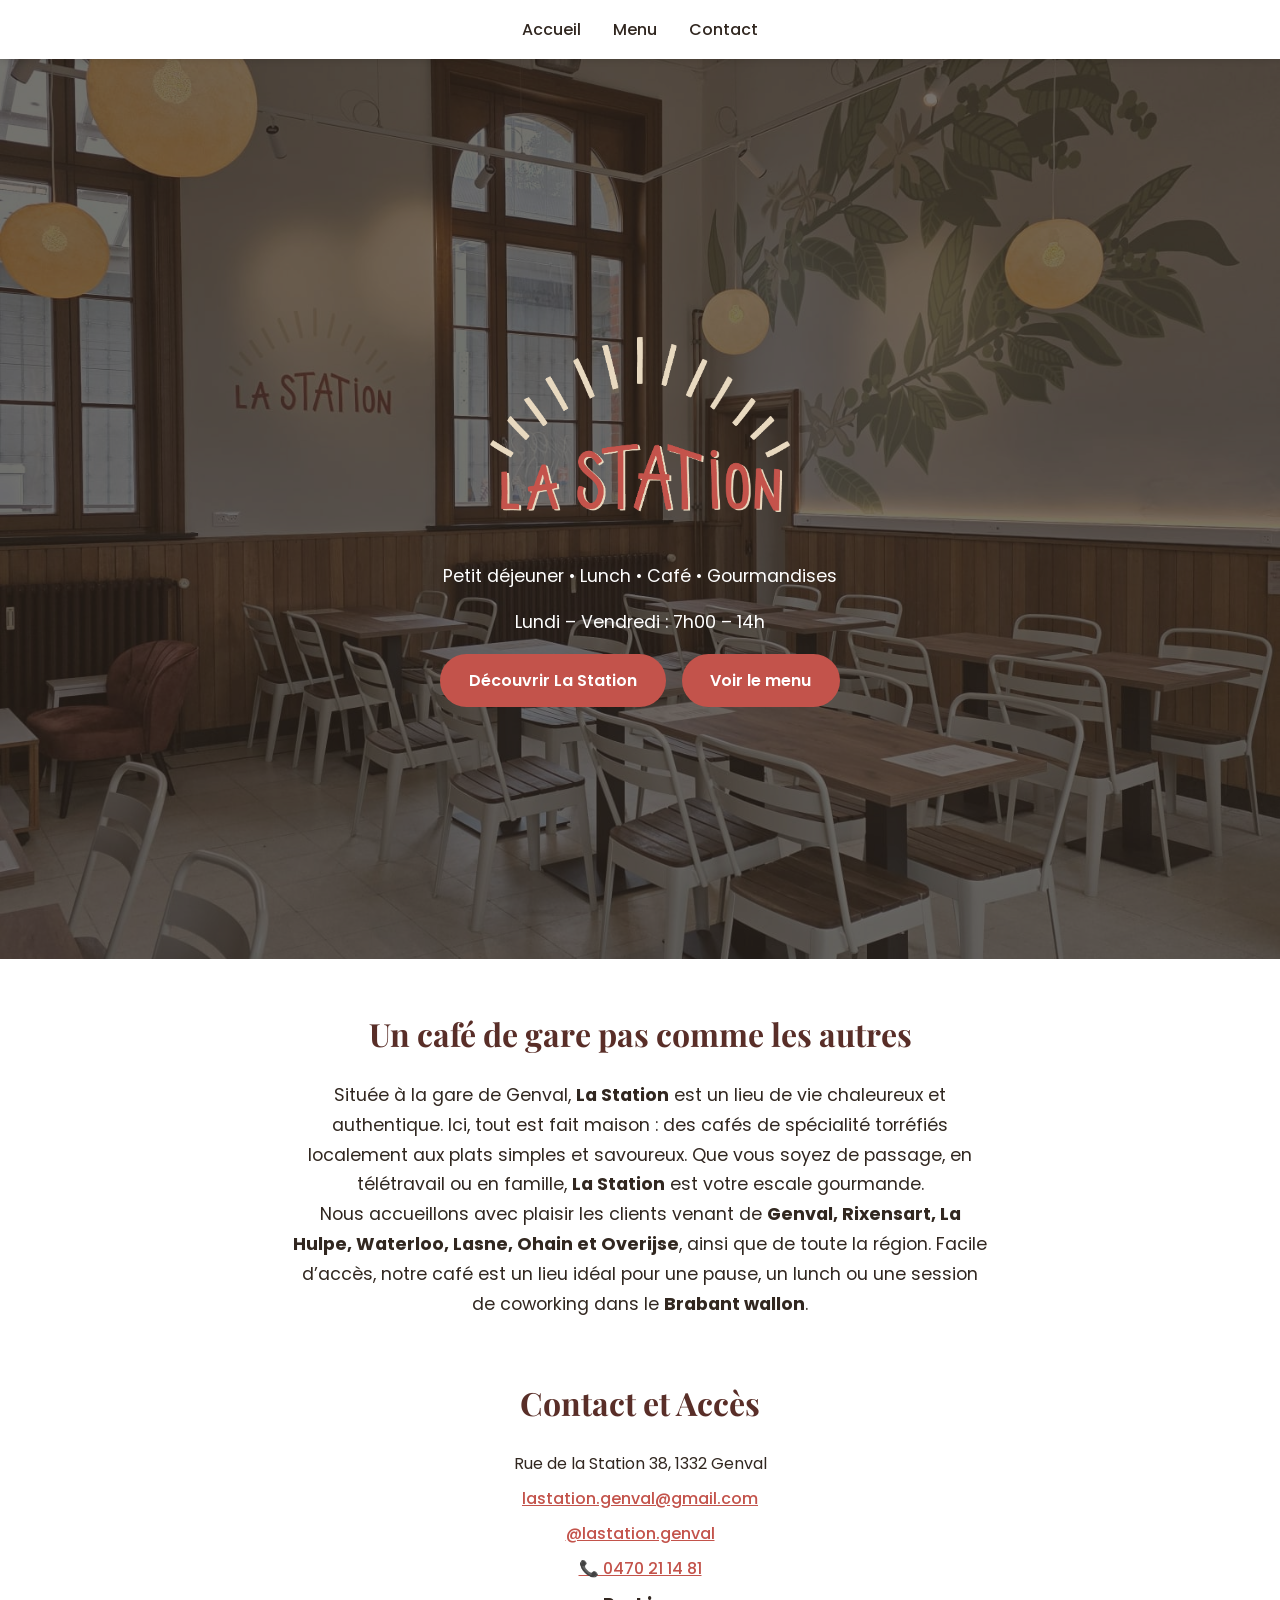
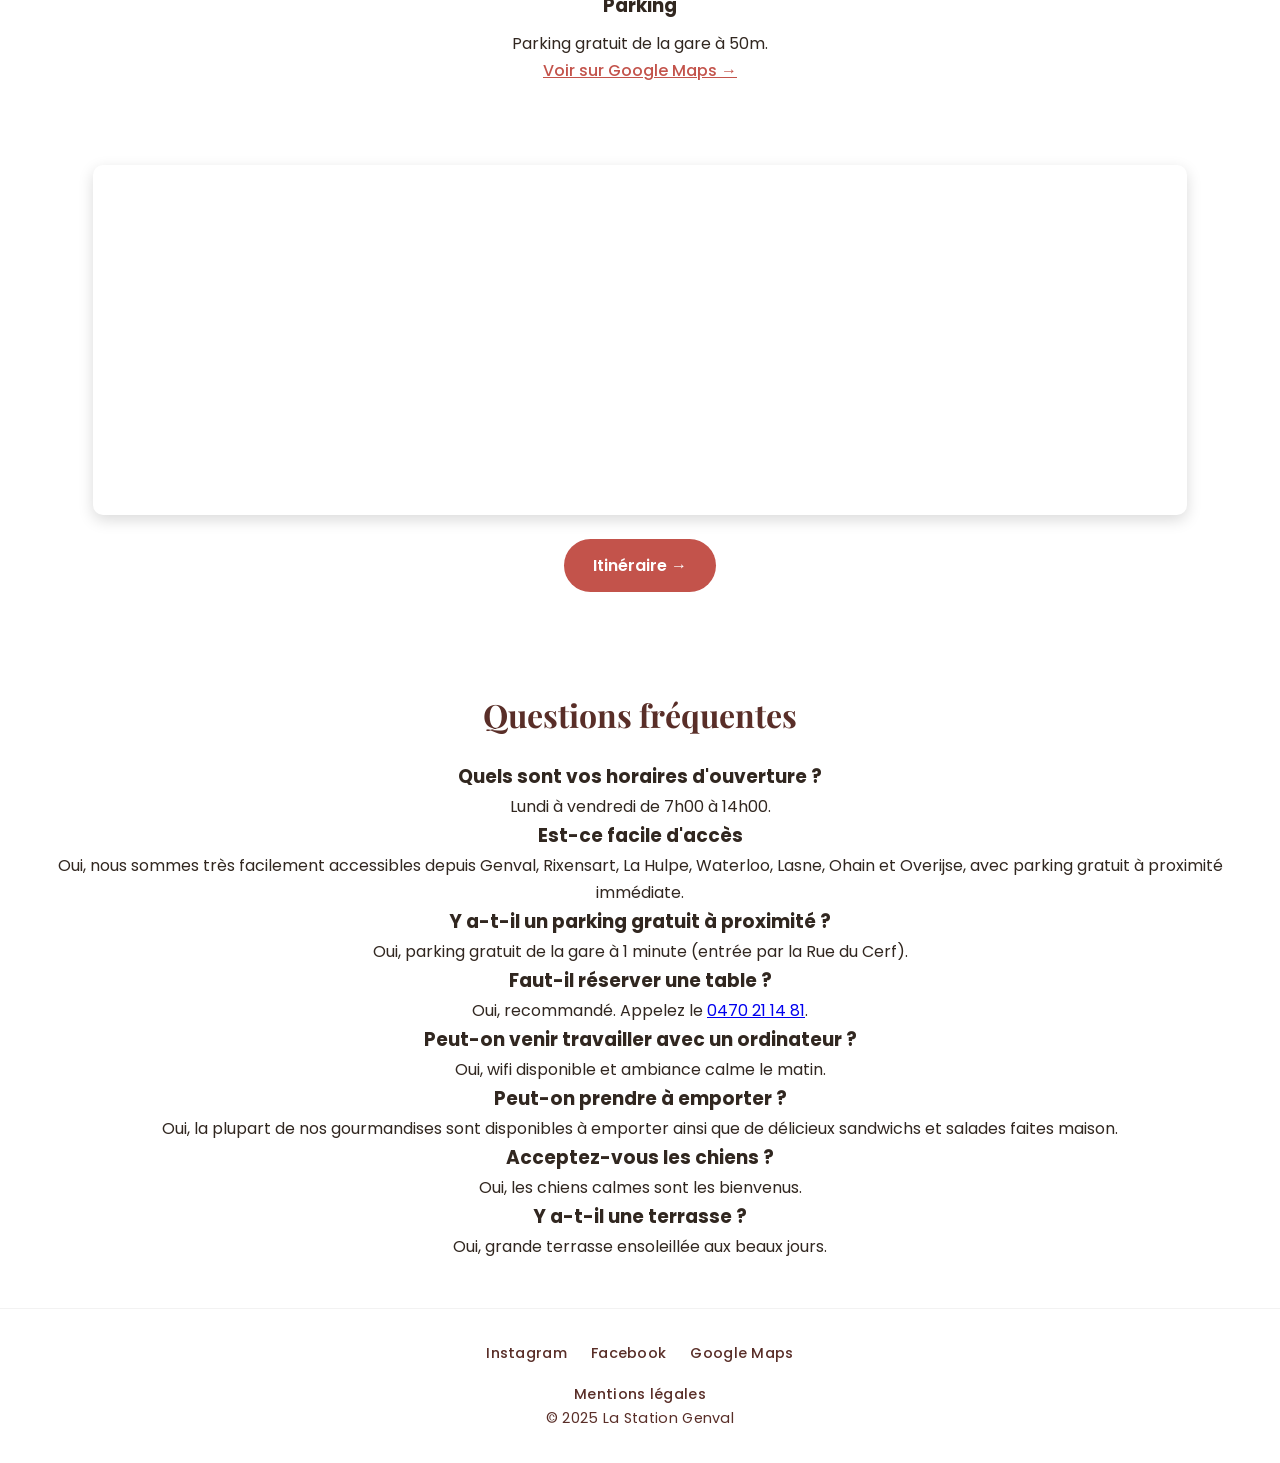
==== index.html @ e8d1c941 "Update index.html" ====
<!DOCTYPE html>
<html lang="fr">
<head>
  <meta name="google-site-verification" content="Gv_RcJUkGqfjBOOxvQvGGndXgZ2HzYf5Z_ryDSgcIEk" />
  <meta charset="UTF-8" />
  <meta name="viewport" content="width=device-width, initial-scale=1.0" />

  <!-- SEO -->
  <title>La Station Genval | Café, coworking et petite restauration à Genval</title>
  <meta name="description" content="La Station Genval est un café convivial à Genval. Profitez d'un espace chaleureux pour vos petits déjeuners, lunchs, cafés et moments de télétravail." />

  <!-- Open Graph -->
  <meta property="og:title" content="La Station Genval – Café & Petite Restauration" />
  <meta property="og:description" content="Café convivial à Genval : brunchs, télétravail, produits locaux et ambiance chaleureuse." />
  <meta property="og:image" content="https://github.com/Gustomucho/lastation-genval/blob/main/images/photo1.jpg?raw=true" />
  <meta property="og:url" content="https://github.com/Gustomucho/lastation-genval" />
  <meta property="og:type" content="website" />

  <!-- Favicon -->
  <link rel="icon" type="image/png" href="./images/favicon.png" />
  <link rel="manifest" href="manifest.json">

  <!-- Styles -->
  <link rel="stylesheet" href="style.css" />
  <link href="https://fonts.googleapis.com/css2?family=Playfair+Display:wght@400;600&family=Poppins:wght@300;400;500;600&display=swap" rel="stylesheet">

  <!-- SCHEMA LOCAL BUSINESS -->
  <script type="application/ld+json">
  {
    "@context": "https://schema.org",
    "@type": "CafeOrCoffeeShop",
    "name": "La Station Genval",
    "image": "https://github.com/Gustomucho/lastation-genval/blob/main/images/photo1.jpg?raw=true",
    "address": {
      "@type": "PostalAddress",
      "streetAddress": "Rue de la Station 38",
      "addressLocality": "Genval",
      "postalCode": "1332",
      "addressCountry": "BE"
    },
    "telephone": "+32470211481",
    "email": "lastation.genval@gmail.com",
    "url": "https://github.com/Gustomucho/lastation-genval",
    "sameAs": [
      "https://instagram.com/lastation.genval",
      "https://www.facebook.com/profile.php?id=61577733796335",
      "https://maps.app.goo.gl/yA7gUDZw3Ps3B1wK8"
    ],
    "openingHours": "Mo-Fr 07:00-14:00",
    "servesCuisine": "Petit déjeuner, Lunch, Café, Gourmandises"
  }
  </script>

  <!-- SCHEMA FAQ -->
  <script type="application/ld+json">
  {
    "@context": "https://schema.org",
    "@type": "FAQPage",
    "mainEntity": [
      {
        "@type": "Question",
        "name": "Quels sont vos horaires d'ouverture ?",
        "acceptedAnswer": {
          "@type": "Answer",
          "text": "Nous sommes ouverts du lundi au vendredi de 7h00 à 14h00."
        }
      },
      {
        "@type": "Question",
        "name": "Est-ce facile d'accès depuis les environs ?",
        "acceptedAnswer": {
          "@type": "Answer",
          "text": "Oui, nous sommes très facilement accessibles depuis Genval, Rixensart, La Hulpe, Waterloo, Lasne, Ohain et Overijse, avec parking gratuit à proximité immédiate."
        }
      },
      {
        "@type": "Question",
        "name": "Y a-t-il un parking gratuit à proximité ?",
        "acceptedAnswer": {
          "@type": "Answer",
          "text": "Oui, le parking de la gare est gratuit et situé à 1 minute, accès via la Rue du Cerf."
        }
      },
      {
        "@type": "Question",
        "name": "Faut-il réserver une table ?",
        "acceptedAnswer": {
          "@type": "Answer",
          "text": "Oui, la réservation est fortement recommandée par téléphone au 0470 21 14 81."
        }
      },
      {
        "@type": "Question",
        "name": "Peut-on venir travailler avec un ordinateur ?",
        "acceptedAnswer": {
          "@type": "Answer",
          "text": "Oui, vous pouvez travailler sur place le matin dans une ambiance calme avec wifi disponible."
        }
      },
      {
        "@type": "Question",
        "name": "Peut-on prendre à emporter ?",
        "acceptedAnswer": {
          "@type": "Answer",
          "text": "Oui, la plupart de nos gourmandises sont disponibles à emporter ainsi que de délicieux sandwichs et salades faites maison."
        }
      }
    ]
  }
  </script>

</head>

<body>

  <!-- HEADER -->
  <header class="main-header">
    <nav class="navbar">
      <a href="#accueil" class="nav-link">Accueil</a>
      <a href="menu.html" class="nav-link">Menu</a>
      <a href="#contact" class="nav-link">Contact</a>
    </nav>
  </header>

  <!-- HERO -->
  <section id="accueil" class="hero">
    <div class="hero-overlay"></div>
    <div class="hero-content">
      <img src="./images/logo.png" alt="Logo La Station Genval" class="logo">
      <p>Petit déjeuner • Lunch • Café • Gourmandises</p>
      
      <p class="opening-hours">
        Lundi – Vendredi : 7h00 – 14h
      </p>
      <div class="hero-buttons">
        <a href="#about" class="btn">Découvrir La Station</a>
        <a href="menu.html" class="btn">Voir le menu</a>
      </div>
    </div>
  </section>

 <!-- ABOUT -->
<section id="about" class="about">
  <h2>Un café de gare pas comme les autres</h2>
  
  <p>
    Située à la gare de Genval, <strong>La Station</strong> est un lieu de vie chaleureux et authentique.
    Ici, tout est fait maison : des cafés de spécialité torréfiés localement aux plats simples et savoureux.
    Que vous soyez de passage, en télétravail ou en famille, <strong>La Station</strong> est votre escale gourmande.
    
  </p>
  
  <p>
    
    Nous accueillons avec plaisir les clients venant de <strong>Genval, Rixensart, La Hulpe, Waterloo, Lasne, Ohain et Overijse</strong>, ainsi que de toute la région.  
    Facile d’accès, notre café est un lieu idéal pour une pause, un lunch ou une session de coworking dans le <strong>Brabant wallon</strong>.
  </p>
</section>

  <!-- CONTACT -->
  <section id="contact" class="contact">
    <h2>Contact et Accès</h2>
    <p>Rue de la Station 38, 1332 Genval</p>
    <p><a href="mailto:lastation.genval@gmail.com">lastation.genval@gmail.com</a></p>
    <p><a href="https://instagram.com/lastation.genval" target="_blank">@lastation.genval</a></p>
    <p><a href="tel:+32470211481">📞 0470 21 14 81</a></p>

    <h3>Parking</h3>
    <p>
      Parking gratuit de la gare à 50m.<br>
      <a href="https://maps.app.goo.gl/Tr8PrHFWvBaJgD6XA" target="_blank">
        Voir sur Google Maps →
      </a>
    </p>
  </section>

  <!-- GOOGLE MAPS -->
<section class="map">
<iframe
src="https://www.google.com/maps/embed?pb=!1m18!1m12!1m3!1d307.9679218862247!2d4.514703734059108!3d50.725437589510236!2m3!1f0!2f0!3f0!3m2!1i1024!2i768!4f13.1!3m3!1m2!1s0x47c3d7c1fcc97df5%3A0xc272520a09a8553!2sLa%20Station!5e0!3m2!1sfr!2sbe!4v1762202086453!5m2!1sfr!2sbe"
width="90%"
height="350"
style="border:0; border-radius:10px;"
allowfullscreen=""
loading="lazy"
referrerpolicy="no-referrer-when-downgrade">
</iframe>
<a href="https://maps.app.goo.gl/CjU3Xew65sG9jGvaA" target="_blank" rel="noopener noreferrer" class="btn-map">Itinéraire →</a>
</section>


  <!-- FAQ -->
  <section class="faq">
    <h2>Questions fréquentes</h2>

    <div class="faq-item">
      <h3>Quels sont vos horaires d'ouverture ?</h3>
      <p>Lundi à vendredi de 7h00 à 14h00.</p>
    </div>

    <div class="faq-item">
      <h3>Est-ce facile d'accès</h3>
      <p>Oui, nous sommes très facilement accessibles depuis Genval, Rixensart, La Hulpe, Waterloo, Lasne, Ohain et Overijse, avec parking gratuit à proximité immédiate.</p>
    </div>
    
    <div class="faq-item">
      <h3>Y a-t-il un parking gratuit à proximité ?</h3>
      <p>Oui, parking gratuit de la gare à 1 minute (entrée par la Rue du Cerf).</p>
    </div>

    <div class="faq-item">
      <h3>Faut-il réserver une table ?</h3>
      <p>Oui, recommandé. Appelez le <a href="tel:+32470211481">0470 21 14 81</a>.</p>
    </div>

    <div class="faq-item">
      <h3>Peut-on venir travailler avec un ordinateur ?</h3>
      <p>Oui, wifi disponible et ambiance calme le matin.</p>
    </div>

    <div class="faq-item">
      <h3>Peut-on prendre à emporter ?</h3>
      <p>Oui, la plupart de nos gourmandises sont disponibles à emporter ainsi que de délicieux sandwichs et salades faites maison.</p>
    </div>

    <div class="faq-item">
      <h3>Acceptez-vous les chiens ?</h3>
      <p>Oui, les chiens calmes sont les bienvenus.</p>
    </div>

    <div class="faq-item">
      <h3>Y a-t-il une terrasse ?</h3>
      <p>Oui, grande terrasse ensoleillée aux beaux jours.</p>
    </div>
  </section>

  <!-- FOOTER -->
  <footer class="site-footer">
    <div class="socials">
      <a href="https://www.instagram.com/lastation.genval" target="_blank">Instagram</a>
      <a href="https://www.facebook.com/profile.php?id=61577733796335" target="_blank">Facebook</a>
      <a href="https://maps.app.goo.gl/yA7gUDZw3Ps3B1wK8" target="_blank">Google Maps</a>
    </div>
    <p class="footer-text">
      <a href="mentions-legales.html">Mentions légales</a><br>
      © 2025 La Station Genval
    </p>
  </footer>

</body>
</html>
---- style.css ----
:root {
  --beige: #E8D9C0;
  --rouge-brique: #C3534B;
  --brun-cafe: #592E28;
  --brun-profond: #312720;
  --vert-olive: #A6AA90;
  --blanc: #FFFFFF;
}

/* RESET */
* {
  margin: 0;
  padding: 0;
  box-sizing: border-box;
}

html {
  scroll-behavior: smooth;
}

body {
  font-family: "Poppins", sans-serif;
  background: var(--blanc);
  color: var(--brun-profond);
  line-height: 1.7;
  overflow-x: hidden;
}

/* HEADER STICKY */
.main-header {
  position: sticky;
  top: 0;
  background-color: var(--blanc);
  box-shadow: 0 2px 6px rgba(0,0,0,0.1);
  z-index: 1000;
}

.navbar {
  display: flex;
  justify-content: center;
  gap: 2rem;
  padding: 1rem 0.5rem;
  font-weight: 500;
}

.nav-link {
  color: var(--brun-profond);
  text-decoration: none;
  position: relative;
  transition: color 0.3s ease;
}

.nav-link::after {
  content: "";
  position: absolute;
  bottom: -3px;
  left: 0;
  width: 0%;
  height: 2px;
  background-color: var(--rouge-brique);
  transition: width 0.3s ease;
}

.nav-link:hover::after {
  width: 100%;
}

.nav-link:hover,
.nav-link:focus {
  color: var(--rouge-brique);
}

/* HERO */
.hero {
  height: 100vh;
  background: url("./images/photo1.jpg") center/cover no-repeat;
  display: flex;
  justify-content: center;
  align-items: center;
  position: relative;
  text-align: center;
}

.hero-overlay {
  position: absolute;
  inset: 0;
  background: rgba(49, 39, 32, 0.65);
}

.hero-content {
  position: relative;
  z-index: 2;
  color: var(--blanc);
  animation: fadeIn 1.5s ease;
}

.logo {
  width: 90vw;
  max-width: 340px;
  margin-bottom: 1rem;
}

/* Version mobile */
@media (max-width: 768px) {
  .logo {
    width: 180px;
  }
}

.hero h1 {
  font-family: "Playfair Display", serif;
  font-size: 3.2rem;
  margin-bottom: 0.5rem;
}

.hero p {
  font-size: 1.1rem;
  margin-bottom: 1rem;
}

.hero-buttons {
  display: flex;
  justify-content: center;
  gap: 1rem;
  flex-wrap: wrap;
}

/* --- BOUTONS GLOBAUX --- */
.btn, .btn-outline, .btn-map {
  display: inline-block;
  padding: 0.8rem 1.8rem;
  border-radius: 30px;
  font-weight: 600;
  transition: all 0.3s ease;
  text-decoration: none;
  font-size: 1rem;
}

.btn {
  background-color: var(--rouge-brique);
  color: var(--blanc);
}

.btn:hover {
  background-color: var(--brun-cafe);
  color: var(--blanc);
}

.btn-outline {
  color: var(--brun-cafe);
  border: 2px solid var(--brun-cafe);
}

.btn-outline:hover {
  background-color: var(--brun-cafe);
  color: var(--blanc);
}

.btn-map {
  margin-top: 1rem;
  background-color: var(--rouge-brique);
  color: var(--blanc);
}

.btn-map:hover {
  background-color: var(--brun-cafe);
}

/* SECTIONS */
section {
  padding: 3rem 2rem;
  text-align: center;
  color: var(--brun-profond);
  background-color: var(--blanc);
}

.about {
  padding-bottom: 2rem;
}

.menu {
  padding-top: 2rem;
  padding-bottom: 1.8rem;
}

/* Contact & Accès : espacement réduit */
.contact {
  padding-top: 1.5rem;
  padding-bottom: 1.5rem;
}

h2 {
  font-family: "Playfair Display", serif;
  font-size: 2rem;
  color: var(--brun-cafe);
  margin-bottom: 1.2rem;
}

.about p {
  max-width: 700px;
  margin: 0 auto;
  font-size: 1.1rem;
}

/* CONTACT */
.contact p {
  margin: 0.5rem 0;
}

.contact a {
  color: var(--rouge-brique);
  font-weight: 500;
  transition: opacity 0.3s ease;
}

.contact a:hover {
  opacity: 0.8;
}

/* MAP */
.map iframe {
  box-shadow: 0 5px 15px rgba(0,0,0,0.15);
  border-radius: 10px;
}

/* --- SECTION MENTIONS --- */
.mentions {
  background-color: var(--blanc);
  color: var(--brun-profond);
  padding: 4rem 2rem;
  text-align: center;
  max-width: 800px;
  margin: 0 auto;
  line-height: 1.8;
  animation: fadeIn 1.2s ease;
}

.mentions h1 {
  font-family: "Playfair Display", serif;
  font-size: 2.4rem;
  color: var(--brun-cafe);
  margin-bottom: 2rem;
}

.mentions p {
  margin-bottom: 1.2rem;
  font-size: 1.05rem;
}

.mentions a {
  color: var(--rouge-brique);
  font-weight: 500;
  text-decoration: none;
  position: relative;
}

.mentions a::after {
  content: "";
  position: absolute;
  bottom: -2px;
  left: 0;
  width: 0%;
  height: 2px;
  background-color: var(--rouge-brique);
  transition: width 0.3s ease;
}

.mentions a:hover::after {
  width: 100%;
}

/* --- BOUTON RETOUR AU SITE (STYLE IDENTIQUE AUX AUTRES BOUTONS) --- */
.mentions .btn {
  background-color: var(--rouge-brique);
  color: var(--blanc);
  border: none;
  border-radius: 30px;
  padding: 0.8rem 1.8rem;
  font-weight: 600;
  font-size: 1rem;
  text-decoration: none;
  transition: all 0.3s ease;
  display: inline-block;
}

.mentions .btn:hover {
  background-color: var(--brun-cafe);
  color: var(--blanc);
}

/* --- SECTION MENU PDF --- */
.menu-pdf {
  background-color: var(--blanc);
  color: var(--brun-profond);
  text-align: center;
  padding: 4rem 2rem;
  animation: fadeIn 1s ease;
}

.menu-pdf h1 {
  font-family: "Playfair Display", serif;
  font-size: 2.4rem;
  color: var(--brun-cafe);
  margin-bottom: 2rem;
}

.menu-frame {
  width: 90%;
  height: 90vh;
  border: none;
  box-shadow: 0 4px 15px rgba(0,0,0,0.1);
  border-radius: 10px;
}

@media (max-width: 768px) {
  .menu-frame {
    width: 100%;
    height: 75vh;
  }
}

.menu-container {
  display: flex;
  flex-direction: column;
  align-items: center;
  gap: 2rem;
  margin-top: 2rem;
}

.menu-img {
  width: 100%;
  max-width: 700px;
  height: auto;

  border: 1px solid #e5e5e5;
  border-radius: 12px;

  box-shadow: 0 4px 20px rgba(0, 0, 0, 0.08);

  background-color: #fff;
  padding: 0.5rem;
}

/* --- FOOTER --- */
.site-footer {
  background-color: var(--blanc);
  color: var(--brun-cafe);
  text-align: center;
  padding: 2rem 1rem;
  font-size: 0.9rem;
  letter-spacing: 0.3px;
  border-top: 1px solid rgba(0,0,0,0.05);
}

.site-footer p,
.site-footer .footer-text {
  color: var(--brun-cafe);
}

.site-footer a {
  color: var(--brun-cafe);
  text-decoration: none;
  position: relative;
  transition: all 0.3s ease;
  font-weight: 500;
}

.site-footer a::after {
  content: "";
  position: absolute;
  bottom: -2px;
  left: 0;
  width: 0%;
  height: 2px;
  background-color: var(--rouge-brique);
  transition: width 0.3s ease;
}

.site-footer a:hover {
  color: var(--rouge-brique);
}

.site-footer a:hover::after {
  width: 100%;
}

.site-footer .socials {
  margin-bottom: 1rem;
  display: flex;
  justify-content: center;
  gap: 1.5rem;
}

.site-footer .footer-link {
  font-weight: 600;
}

/* ANIMATION */
@keyframes fadeIn {
  from {
    opacity: 0;
    transform: translateY(20px);
  }
  to {
    opacity: 1;
    transform: translateY(0);
  }
}

/* RESPONSIVE */
@media (max-width: 768px) {
  .hero h1 {
    font-size: 2.2rem;
  }
  section {
    padding: 2.5rem 1.5rem;
  }
  .navbar {
    gap: 1rem;
  }
  .site-footer {
    font-size: 0.85rem;
  }
  .contact {
    padding-top: 1rem;
    padding-bottom: 1rem;
  }
}
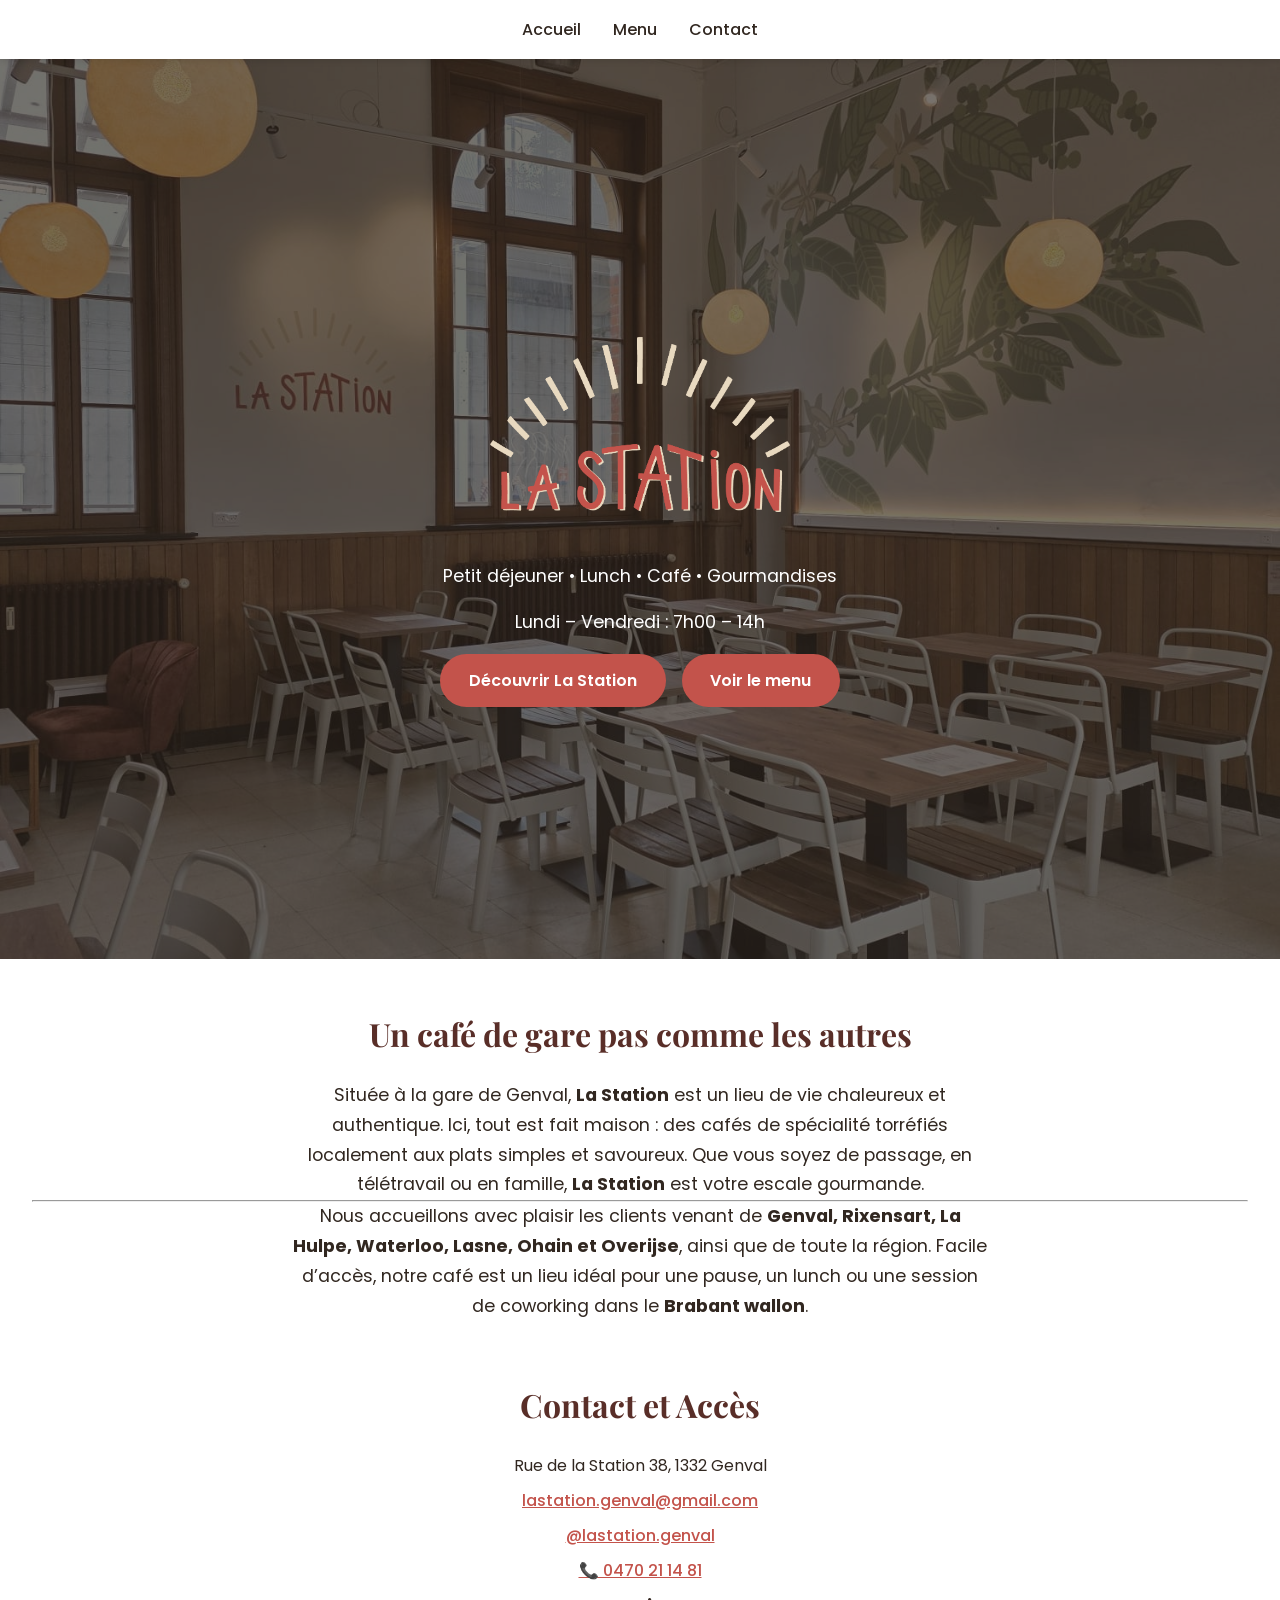
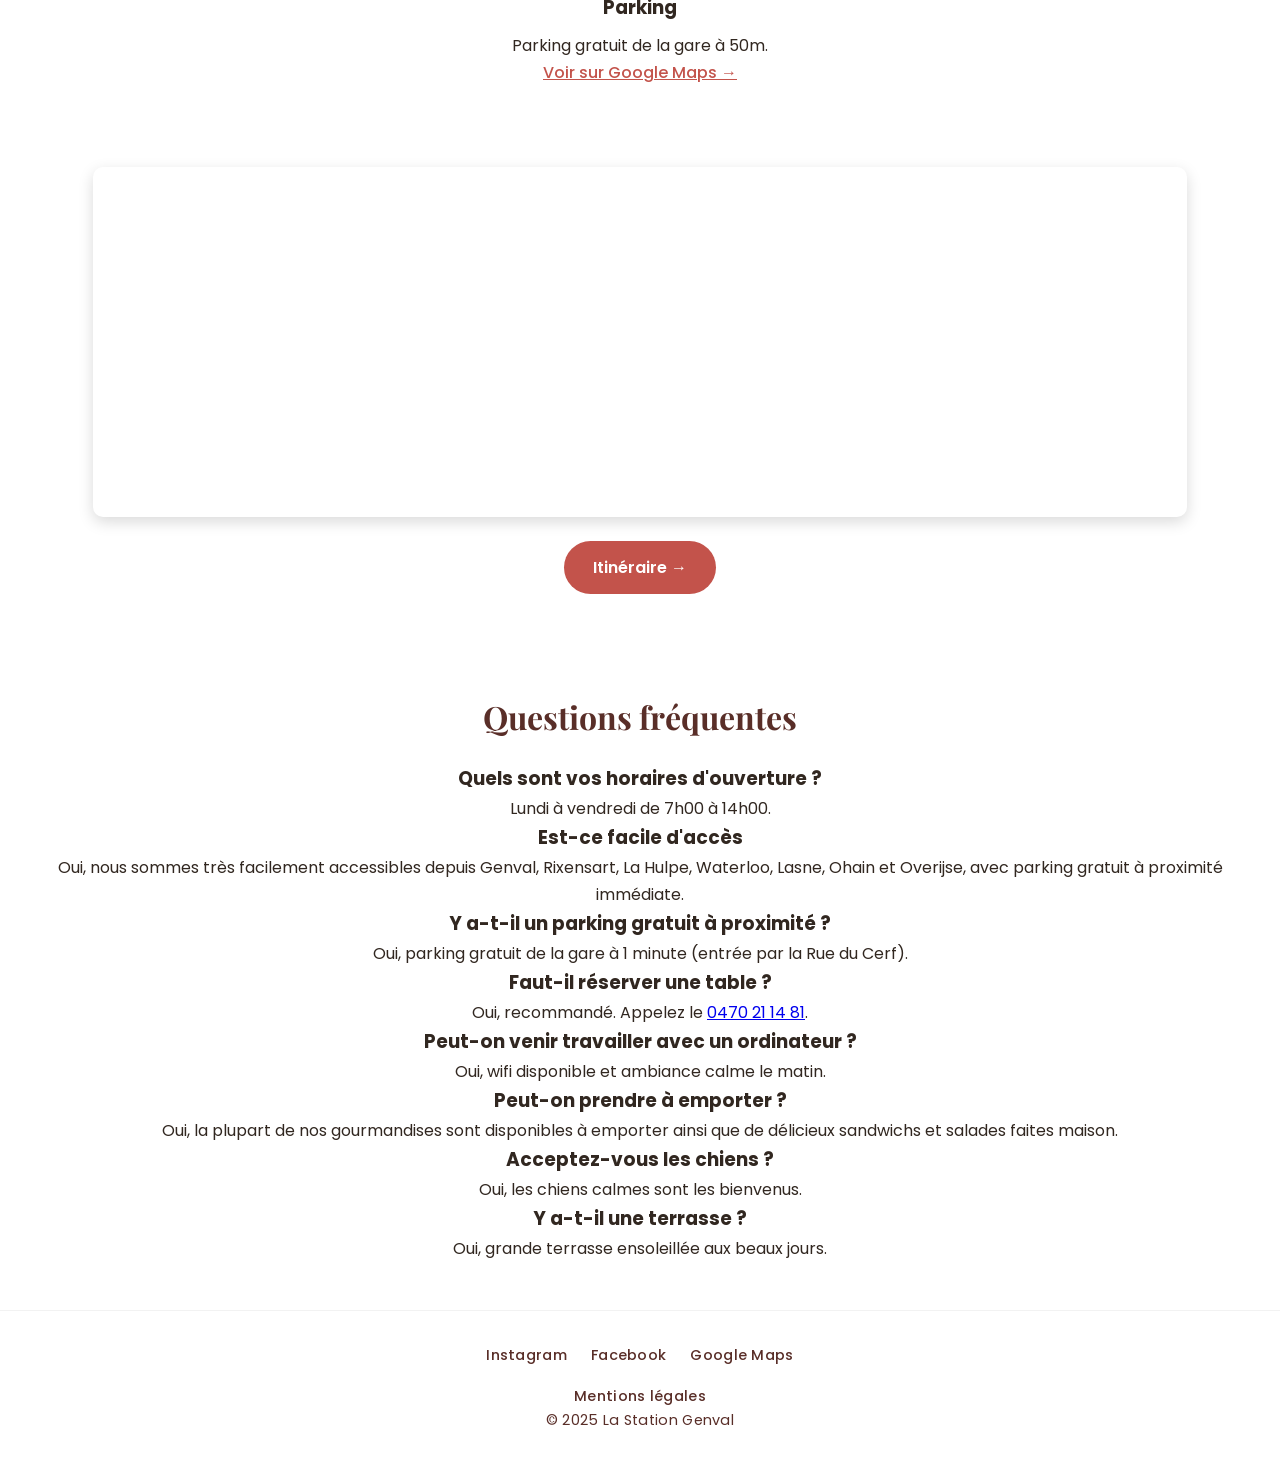
==== commit 59c2f95a: "Update index.html" ====
--- a/index.html
+++ b/index.html
@@ -146,12 +146,10 @@
   <p>
     Située à la gare de Genval, <strong>La Station</strong> est un lieu de vie chaleureux et authentique.
     Ici, tout est fait maison : des cafés de spécialité torréfiés localement aux plats simples et savoureux.
-    Que vous soyez de passage, en télétravail ou en famille, <strong>La Station</strong> est votre escale gourmande.
-    
+    Que vous soyez de passage, en télétravail ou en famille, <strong>La Station</strong> est votre escale gourmande. 
   </p>
-  
+  <hr class="separator">
   <p>
-    
     Nous accueillons avec plaisir les clients venant de <strong>Genval, Rixensart, La Hulpe, Waterloo, Lasne, Ohain et Overijse</strong>, ainsi que de toute la région.  
     Facile d’accès, notre café est un lieu idéal pour une pause, un lunch ou une session de coworking dans le <strong>Brabant wallon</strong>.
   </p>
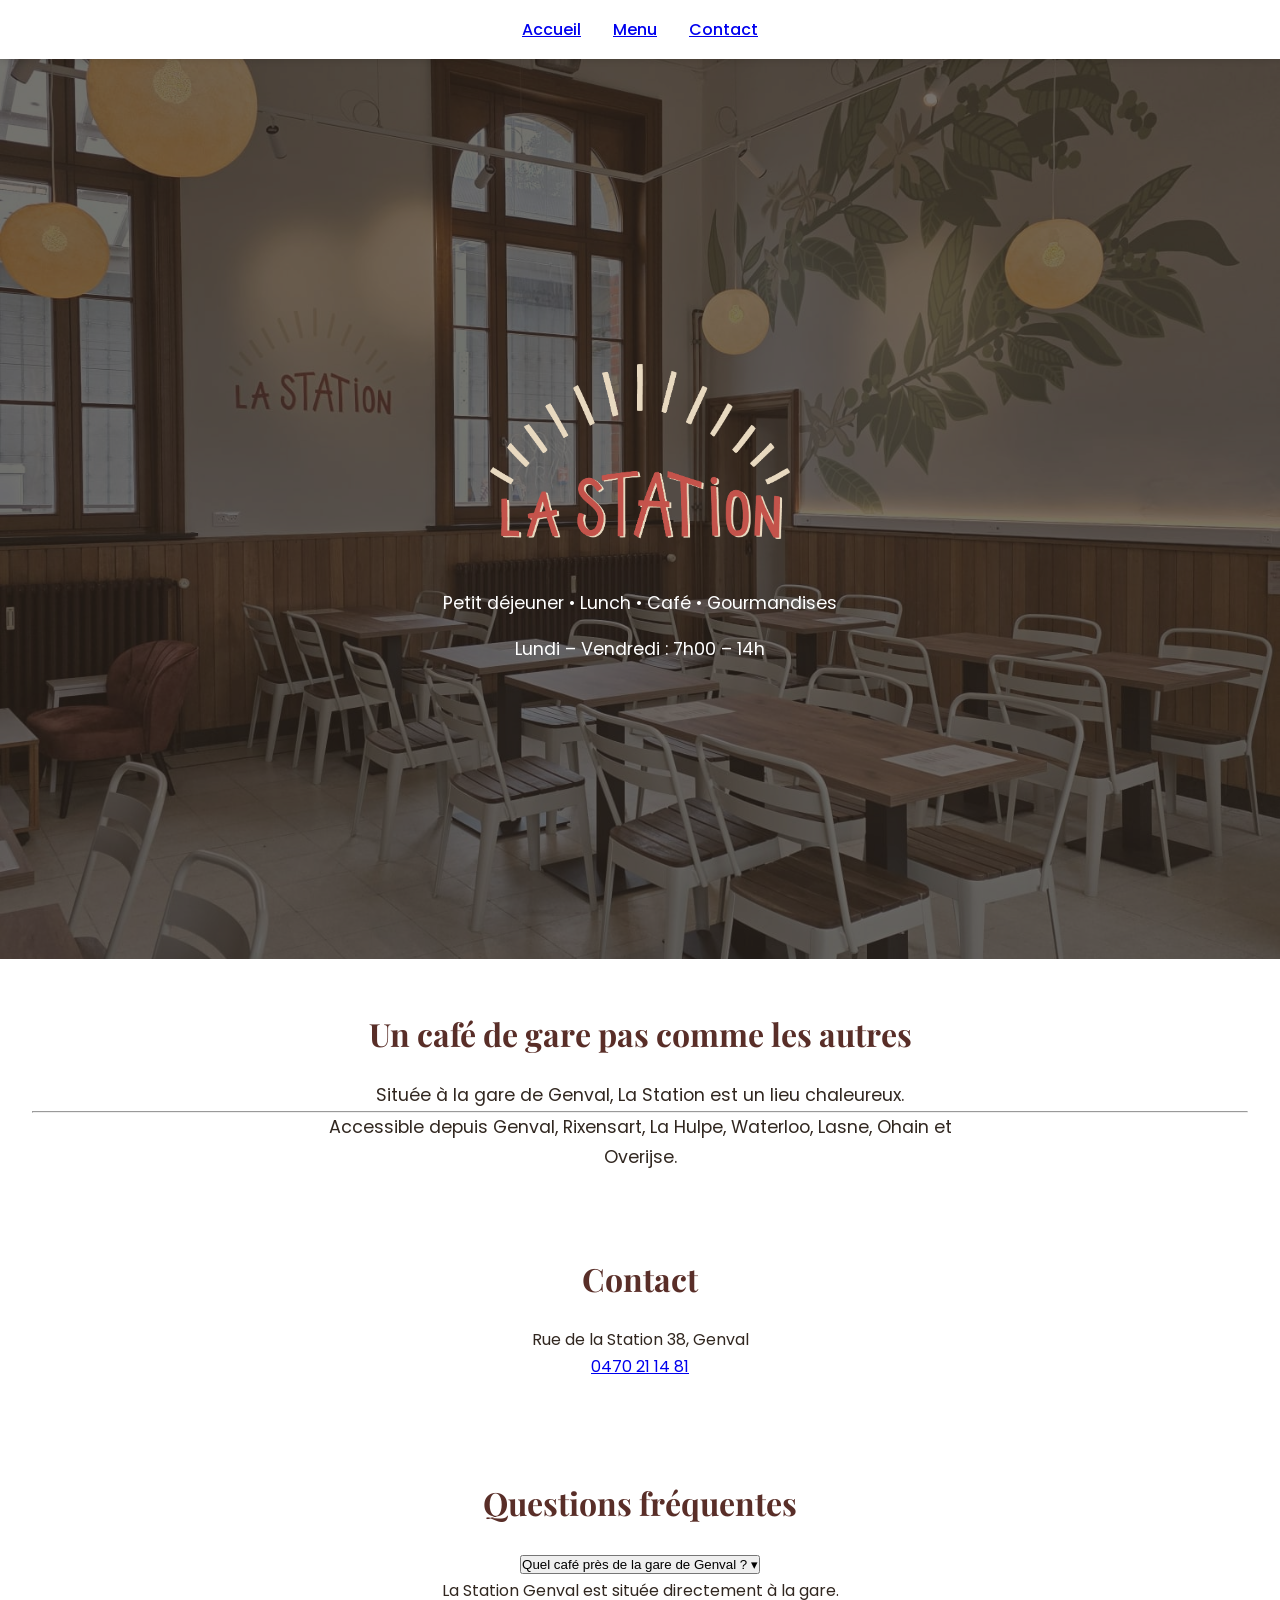
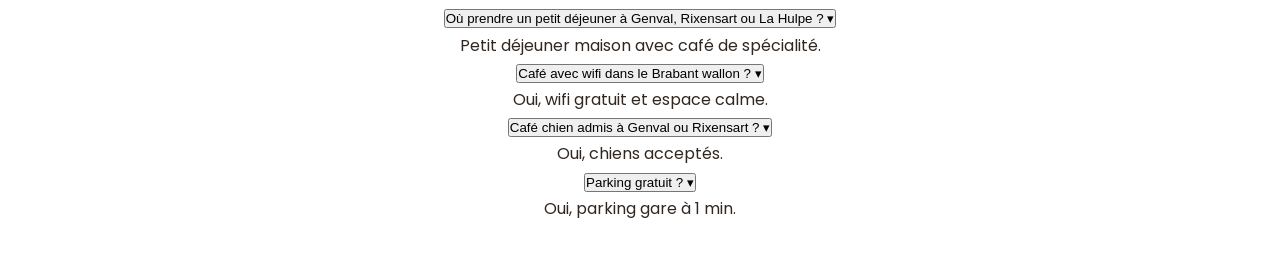
==== commit 3edc5cd7: "Update index.html FAQ 2.0" ====
--- a/index.html
+++ b/index.html
@@ -5,26 +5,22 @@
   <meta charset="UTF-8" />
   <meta name="viewport" content="width=device-width, initial-scale=1.0" />
 
-  <!-- SEO -->
   <title>La Station Genval | Café, coworking et petite restauration à Genval</title>
   <meta name="description" content="La Station Genval est un café convivial à Genval. Profitez d'un espace chaleureux pour vos petits déjeuners, lunchs, cafés et moments de télétravail." />
 
-  <!-- Open Graph -->
   <meta property="og:title" content="La Station Genval – Café & Petite Restauration" />
   <meta property="og:description" content="Café convivial à Genval : brunchs, télétravail, produits locaux et ambiance chaleureuse." />
   <meta property="og:image" content="https://github.com/Gustomucho/lastation-genval/blob/main/images/photo1.jpg?raw=true" />
   <meta property="og:url" content="https://github.com/Gustomucho/lastation-genval" />
   <meta property="og:type" content="website" />
 
-  <!-- Favicon -->
   <link rel="icon" type="image/png" href="./images/favicon.png" />
   <link rel="manifest" href="manifest.json">
+  <link rel="stylesheet" href="style.css" />
 
-  <!-- Styles -->
-  <link rel="stylesheet" href="style.css" />
   <link href="https://fonts.googleapis.com/css2?family=Playfair+Display:wght@400;600&family=Poppins:wght@300;400;500;600&display=swap" rel="stylesheet">
 
-  <!-- SCHEMA LOCAL BUSINESS -->
+  <!-- LOCAL BUSINESS -->
   <script type="application/ld+json">
   {
     "@context": "https://schema.org",
@@ -39,19 +35,12 @@
       "addressCountry": "BE"
     },
     "telephone": "+32470211481",
-    "email": "lastation.genval@gmail.com",
     "url": "https://github.com/Gustomucho/lastation-genval",
-    "sameAs": [
-      "https://instagram.com/lastation.genval",
-      "https://www.facebook.com/profile.php?id=61577733796335",
-      "https://maps.app.goo.gl/yA7gUDZw3Ps3B1wK8"
-    ],
-    "openingHours": "Mo-Fr 07:00-14:00",
-    "servesCuisine": "Petit déjeuner, Lunch, Café, Gourmandises"
+    "openingHours": "Mo-Fr 07:00-14:00"
   }
   </script>
 
-  <!-- SCHEMA FAQ -->
+  <!-- FAQ SCHEMA -->
   <script type="application/ld+json">
   {
     "@context": "https://schema.org",
@@ -59,51 +48,48 @@
     "mainEntity": [
       {
         "@type": "Question",
-        "name": "Quels sont vos horaires d'ouverture ?",
-        "acceptedAnswer": {
-          "@type": "Answer",
-          "text": "Nous sommes ouverts du lundi au vendredi de 7h00 à 14h00."
-        }
+        "name": "Quel café près de la gare de Genval ?",
+        "acceptedAnswer": {"@type": "Answer","text": "La Station Genval est située directement à la gare de Genval."}
       },
       {
         "@type": "Question",
-        "name": "Est-ce facile d'accès depuis les environs ?",
-        "acceptedAnswer": {
-          "@type": "Answer",
-          "text": "Oui, nous sommes très facilement accessibles depuis Genval, Rixensart, La Hulpe, Waterloo, Lasne, Ohain et Overijse, avec parking gratuit à proximité immédiate."
-        }
+        "name": "Où prendre un petit déjeuner à Genval, Rixensart ou La Hulpe ?",
+        "acceptedAnswer": {"@type": "Answer","text": "La Station Genval propose des petits déjeuners maison avec café de spécialité et viennoiseries."}
       },
       {
         "@type": "Question",
-        "name": "Y a-t-il un parking gratuit à proximité ?",
-        "acceptedAnswer": {
-          "@type": "Answer",
-          "text": "Oui, le parking de la gare est gratuit et situé à 1 minute, accès via la Rue du Cerf."
-        }
+        "name": "Y a-t-il un café avec wifi pour travailler dans le Brabant wallon ?",
+        "acceptedAnswer": {"@type": "Answer","text": "Oui, wifi gratuit et espace calme idéal pour travailler depuis Genval, Rixensart, La Hulpe, Waterloo ou Lasne."}
       },
       {
         "@type": "Question",
-        "name": "Faut-il réserver une table ?",
-        "acceptedAnswer": {
-          "@type": "Answer",
-          "text": "Oui, la réservation est fortement recommandée par téléphone au 0470 21 14 81."
-        }
+        "name": "Existe-t-il un café chien admis à Rixensart, Genval ou La Hulpe ?",
+        "acceptedAnswer": {"@type": "Answer","text": "Oui, les chiens calmes sont les bienvenus à La Station Genval."}
       },
       {
         "@type": "Question",
-        "name": "Peut-on venir travailler avec un ordinateur ?",
-        "acceptedAnswer": {
-          "@type": "Answer",
-          "text": "Oui, vous pouvez travailler sur place le matin dans une ambiance calme avec wifi disponible."
-        }
+        "name": "Où boire un café dans le Brabant wallon ?",
+        "acceptedAnswer": {"@type": "Answer","text": "La Station Genval est accessible depuis Rixensart, La Hulpe, Waterloo, Lasne, Ohain et Overijse."}
       },
       {
         "@type": "Question",
-        "name": "Peut-on prendre à emporter ?",
-        "acceptedAnswer": {
-          "@type": "Answer",
-          "text": "Oui, la plupart de nos gourmandises sont disponibles à emporter ainsi que de délicieux sandwichs et salades faites maison."
-        }
+        "name": "Y a-t-il un parking gratuit près du café ?",
+        "acceptedAnswer": {"@type": "Answer","text": "Oui, le parking de la gare est gratuit à 1 minute."}
+      },
+      {
+        "@type": "Question",
+        "name": "Où manger un lunch rapide à Genval ou Rixensart ?",
+        "acceptedAnswer": {"@type": "Answer","text": "Sandwichs, salades et plats maison disponibles sur place ou à emporter."}
+      },
+      {
+        "@type": "Question",
+        "name": "Y a-t-il une terrasse dans un café à Genval ?",
+        "acceptedAnswer": {"@type": "Answer","text": "Oui, terrasse ensoleillée aux beaux jours."}
+      },
+      {
+        "@type": "Question",
+        "name": "Quels sont les horaires de La Station Genval ?",
+        "acceptedAnswer": {"@type": "Answer","text": "Ouvert du lundi au vendredi de 7h00 à 14h00."}
       }
     ]
   }
@@ -113,137 +99,77 @@
 
 <body>
 
-  <!-- HEADER -->
-  <header class="main-header">
-    <nav class="navbar">
-      <a href="#accueil" class="nav-link">Accueil</a>
-      <a href="menu.html" class="nav-link">Menu</a>
-      <a href="#contact" class="nav-link">Contact</a>
-    </nav>
-  </header>
+<header class="main-header">
+  <nav class="navbar">
+    <a href="#accueil">Accueil</a>
+    <a href="menu.html">Menu</a>
+    <a href="#contact">Contact</a>
+  </nav>
+</header>
 
-  <!-- HERO -->
-  <section id="accueil" class="hero">
-    <div class="hero-overlay"></div>
-    <div class="hero-content">
-      <img src="./images/logo.png" alt="Logo La Station Genval" class="logo">
-      <p>Petit déjeuner • Lunch • Café • Gourmandises</p>
-      
-      <p class="opening-hours">
-        Lundi – Vendredi : 7h00 – 14h
-      </p>
-      <div class="hero-buttons">
-        <a href="#about" class="btn">Découvrir La Station</a>
-        <a href="menu.html" class="btn">Voir le menu</a>
-      </div>
-    </div>
-  </section>
+<section id="accueil" class="hero">
+  <div class="hero-overlay"></div>
+  <div class="hero-content">
+    <img src="./images/logo.png" class="logo">
+    <p>Petit déjeuner • Lunch • Café • Gourmandises</p>
+    <p>Lundi – Vendredi : 7h00 – 14h</p>
+  </div>
+</section>
 
- <!-- ABOUT -->
 <section id="about" class="about">
   <h2>Un café de gare pas comme les autres</h2>
-  
-  <p>
-    Située à la gare de Genval, <strong>La Station</strong> est un lieu de vie chaleureux et authentique.
-    Ici, tout est fait maison : des cafés de spécialité torréfiés localement aux plats simples et savoureux.
-    Que vous soyez de passage, en télétravail ou en famille, <strong>La Station</strong> est votre escale gourmande. 
-  </p>
-  <hr class="separator">
-  <p>
-    Nous accueillons avec plaisir les clients venant de <strong>Genval, Rixensart, La Hulpe, Waterloo, Lasne, Ohain et Overijse</strong>, ainsi que de toute la région.  
-    Facile d’accès, notre café est un lieu idéal pour une pause, un lunch ou une session de coworking dans le <strong>Brabant wallon</strong>.
-  </p>
+  <p>Située à la gare de Genval, La Station est un lieu chaleureux.</p>
+  <hr>
+  <p>Accessible depuis Genval, Rixensart, La Hulpe, Waterloo, Lasne, Ohain et Overijse.</p>
 </section>
 
-  <!-- CONTACT -->
-  <section id="contact" class="contact">
-    <h2>Contact et Accès</h2>
-    <p>Rue de la Station 38, 1332 Genval</p>
-    <p><a href="mailto:lastation.genval@gmail.com">lastation.genval@gmail.com</a></p>
-    <p><a href="https://instagram.com/lastation.genval" target="_blank">@lastation.genval</a></p>
-    <p><a href="tel:+32470211481">📞 0470 21 14 81</a></p>
-
-    <h3>Parking</h3>
-    <p>
-      Parking gratuit de la gare à 50m.<br>
-      <a href="https://maps.app.goo.gl/Tr8PrHFWvBaJgD6XA" target="_blank">
-        Voir sur Google Maps →
-      </a>
-    </p>
-  </section>
-
-  <!-- GOOGLE MAPS -->
-<section class="map">
-<iframe
-src="https://www.google.com/maps/embed?pb=!1m18!1m12!1m3!1d307.9679218862247!2d4.514703734059108!3d50.725437589510236!2m3!1f0!2f0!3f0!3m2!1i1024!2i768!4f13.1!3m3!1m2!1s0x47c3d7c1fcc97df5%3A0xc272520a09a8553!2sLa%20Station!5e0!3m2!1sfr!2sbe!4v1762202086453!5m2!1sfr!2sbe"
-width="90%"
-height="350"
-style="border:0; border-radius:10px;"
-allowfullscreen=""
-loading="lazy"
-referrerpolicy="no-referrer-when-downgrade">
-</iframe>
-<a href="https://maps.app.goo.gl/CjU3Xew65sG9jGvaA" target="_blank" rel="noopener noreferrer" class="btn-map">Itinéraire →</a>
+<section id="contact">
+  <h2>Contact</h2>
+  <p>Rue de la Station 38, Genval</p>
+  <p><a href="tel:+32470211481">0470 21 14 81</a></p>
 </section>
 
+<!-- FAQ -->
+<section class="faq">
+  <h2>Questions fréquentes</h2>
 
-  <!-- FAQ -->
-  <section class="faq">
-    <h2>Questions fréquentes</h2>
+  <div class="faq-item">
+    <button class="faq-question">Quel café près de la gare de Genval ? <span>▾</span></button>
+    <div class="faq-answer"><p>La Station Genval est située directement à la gare.</p></div>
+  </div>
 
-    <div class="faq-item">
-      <h3>Quels sont vos horaires d'ouverture ?</h3>
-      <p>Lundi à vendredi de 7h00 à 14h00.</p>
-    </div>
+  <div class="faq-item">
+    <button class="faq-question">Où prendre un petit déjeuner à Genval, Rixensart ou La Hulpe ? <span>▾</span></button>
+    <div class="faq-answer"><p>Petit déjeuner maison avec café de spécialité.</p></div>
+  </div>
 
-    <div class="faq-item">
-      <h3>Est-ce facile d'accès</h3>
-      <p>Oui, nous sommes très facilement accessibles depuis Genval, Rixensart, La Hulpe, Waterloo, Lasne, Ohain et Overijse, avec parking gratuit à proximité immédiate.</p>
-    </div>
-    
-    <div class="faq-item">
-      <h3>Y a-t-il un parking gratuit à proximité ?</h3>
-      <p>Oui, parking gratuit de la gare à 1 minute (entrée par la Rue du Cerf).</p>
-    </div>
+  <div class="faq-item">
+    <button class="faq-question">Café avec wifi dans le Brabant wallon ? <span>▾</span></button>
+    <div class="faq-answer"><p>Oui, wifi gratuit et espace calme.</p></div>
+  </div>
 
-    <div class="faq-item">
-      <h3>Faut-il réserver une table ?</h3>
-      <p>Oui, recommandé. Appelez le <a href="tel:+32470211481">0470 21 14 81</a>.</p>
-    </div>
+  <div class="faq-item">
+    <button class="faq-question">Café chien admis à Genval ou Rixensart ? <span>▾</span></button>
+    <div class="faq-answer"><p>Oui, chiens acceptés.</p></div>
+  </div>
 
-    <div class="faq-item">
-      <h3>Peut-on venir travailler avec un ordinateur ?</h3>
-      <p>Oui, wifi disponible et ambiance calme le matin.</p>
-    </div>
+  <div class="faq-item">
+    <button class="faq-question">Parking gratuit ? <span>▾</span></button>
+    <div class="faq-answer"><p>Oui, parking gare à 1 min.</p></div>
+  </div>
 
-    <div class="faq-item">
-      <h3>Peut-on prendre à emporter ?</h3>
-      <p>Oui, la plupart de nos gourmandises sont disponibles à emporter ainsi que de délicieux sandwichs et salades faites maison.</p>
-    </div>
+</section>
 
-    <div class="faq-item">
-      <h3>Acceptez-vous les chiens ?</h3>
-      <p>Oui, les chiens calmes sont les bienvenus.</p>
-    </div>
-
-    <div class="faq-item">
-      <h3>Y a-t-il une terrasse ?</h3>
-      <p>Oui, grande terrasse ensoleillée aux beaux jours.</p>
-    </div>
-  </section>
-
-  <!-- FOOTER -->
-  <footer class="site-footer">
-    <div class="socials">
-      <a href="https://www.instagram.com/lastation.genval" target="_blank">Instagram</a>
-      <a href="https://www.facebook.com/profile.php?id=61577733796335" target="_blank">Facebook</a>
-      <a href="https://maps.app.goo.gl/yA7gUDZw3Ps3B1wK8" target="_blank">Google Maps</a>
-    </div>
-    <p class="footer-text">
-      <a href="mentions-legales.html">Mentions légales</a><br>
-      © 2025 La Station Genval
-    </p>
-  </footer>
+<script>
+document.querySelectorAll(".faq-question").forEach(btn=>{
+  btn.onclick=()=>{
+    const item=btn.parentElement;
+    item.classList.toggle("active");
+    const answer=item.querySelector(".faq-answer");
+    answer.style.maxHeight = item.classList.contains("active") ? answer.scrollHeight+"px" : null;
+  }
+});
+</script>
 
 </body>
 </html>
--- a/style.css
+++ b/style.css
@@ -200,6 +200,13 @@
   max-width: 700px;
   margin: 0 auto;
   font-size: 1.1rem;
+}
+
+.separator {
+  width: 80%;
+  margin: 60px auto;
+  border: none;
+  border-top: 1px solid rgba(0,0,0,0.15);
 }
 
 /* CONTACT */
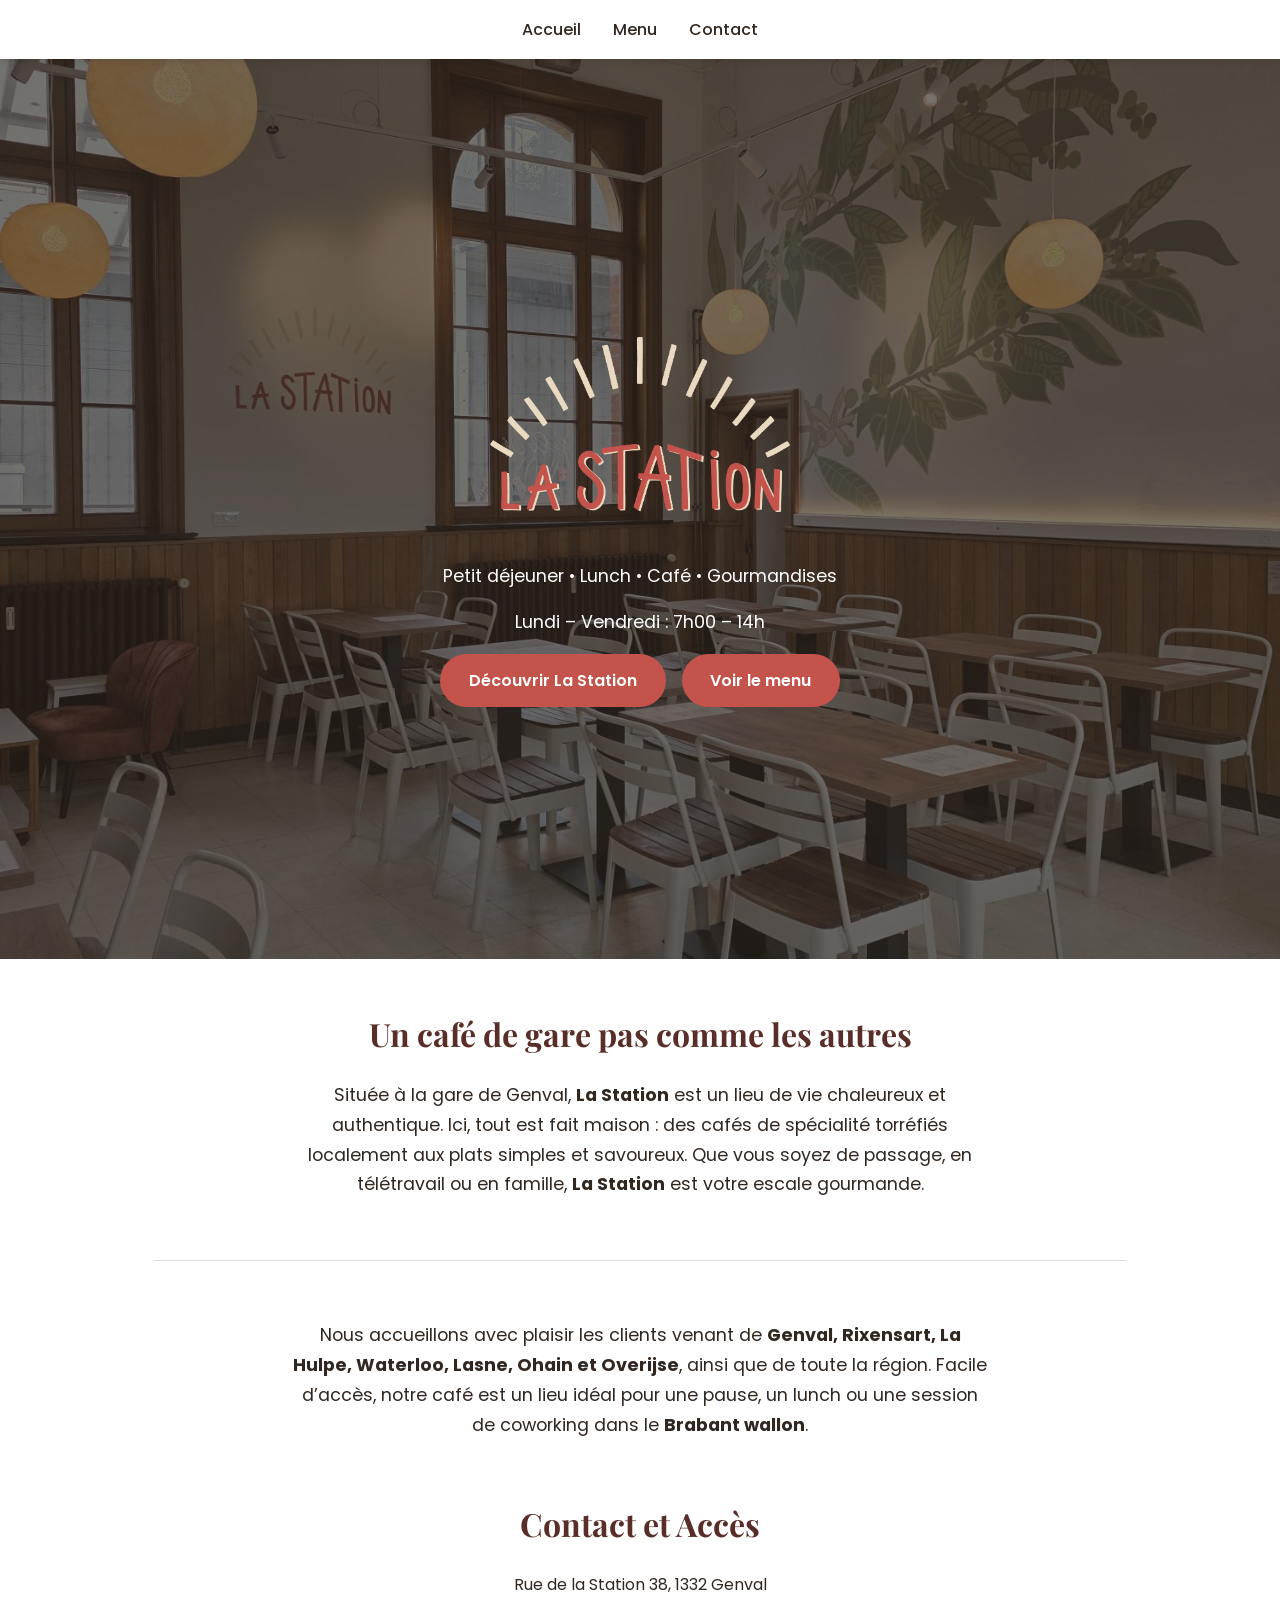
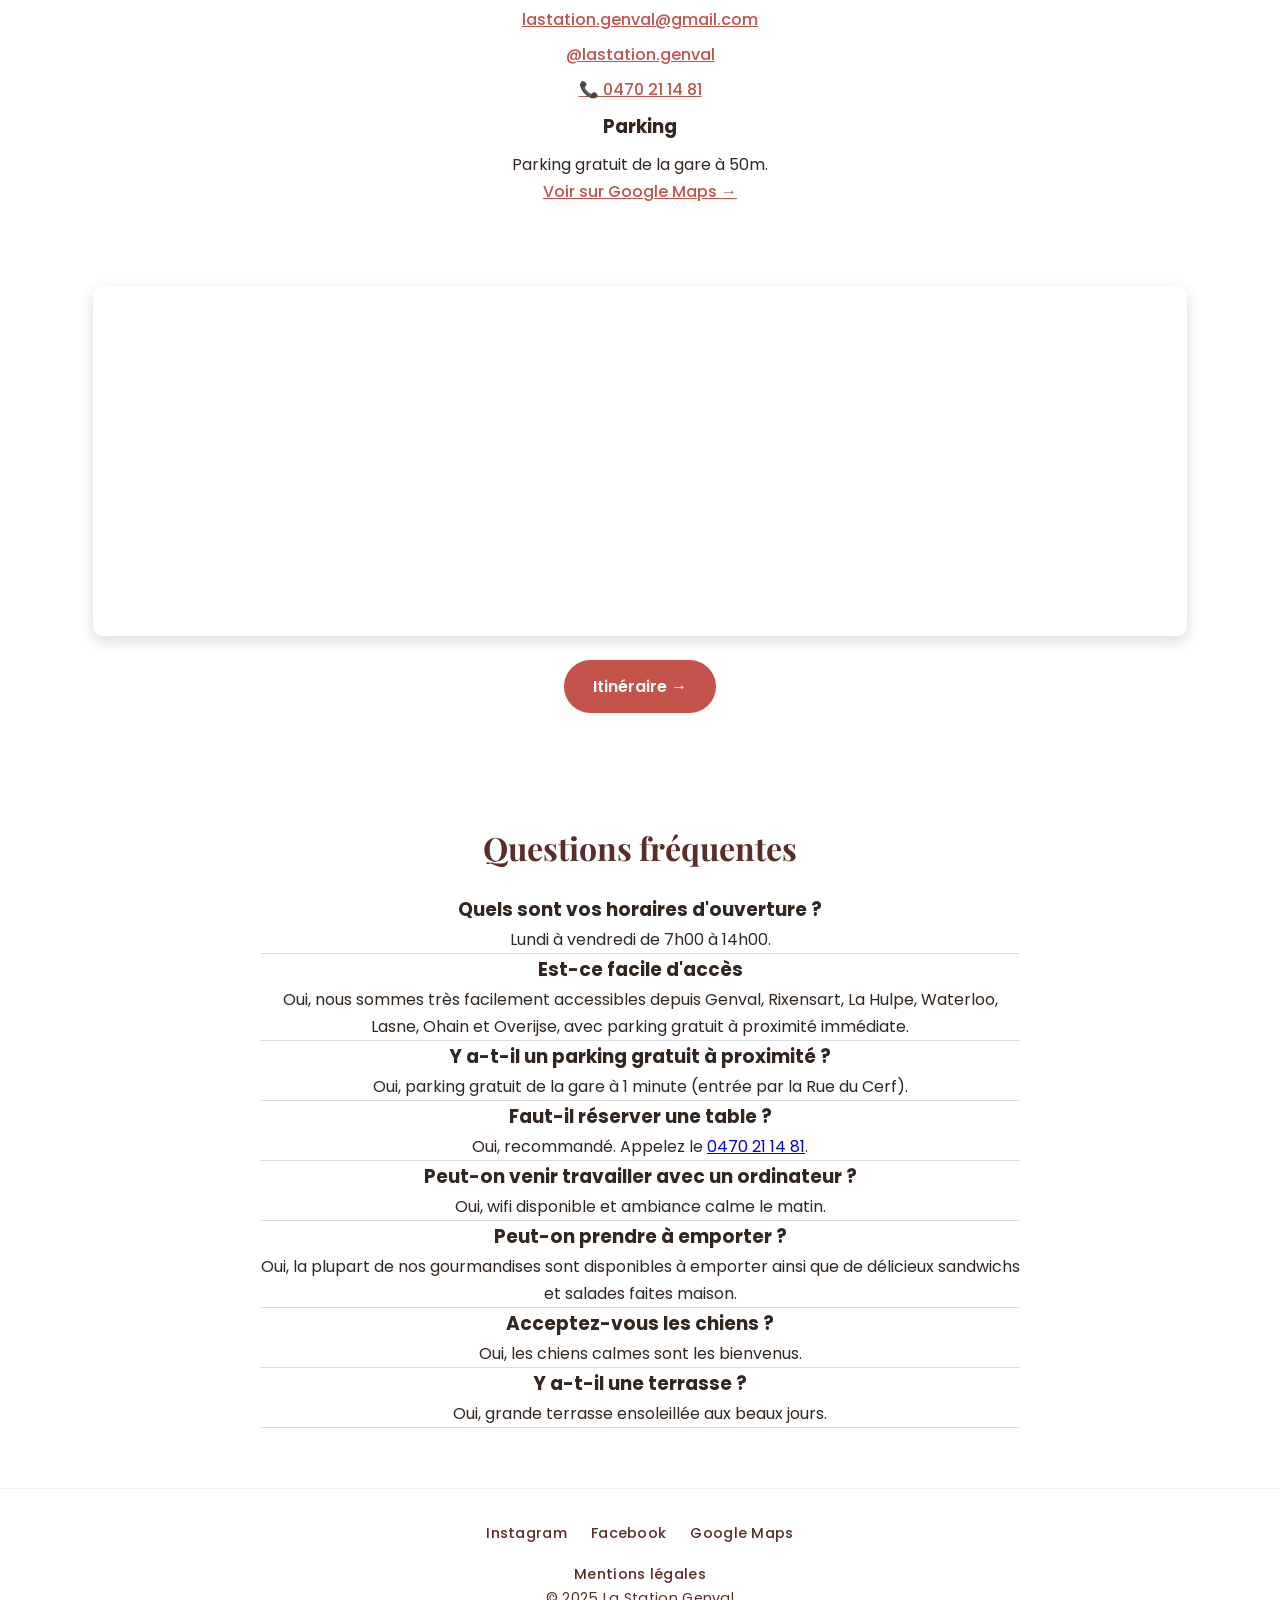
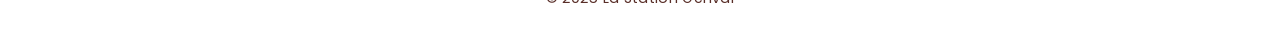
==== commit cf39b625: "Update index.html Revert commit FAQ" ====
--- a/index.html
+++ b/index.html
@@ -5,22 +5,26 @@
   <meta charset="UTF-8" />
   <meta name="viewport" content="width=device-width, initial-scale=1.0" />
 
+  <!-- SEO -->
   <title>La Station Genval | Café, coworking et petite restauration à Genval</title>
   <meta name="description" content="La Station Genval est un café convivial à Genval. Profitez d'un espace chaleureux pour vos petits déjeuners, lunchs, cafés et moments de télétravail." />
 
+  <!-- Open Graph -->
   <meta property="og:title" content="La Station Genval – Café & Petite Restauration" />
   <meta property="og:description" content="Café convivial à Genval : brunchs, télétravail, produits locaux et ambiance chaleureuse." />
   <meta property="og:image" content="https://github.com/Gustomucho/lastation-genval/blob/main/images/photo1.jpg?raw=true" />
   <meta property="og:url" content="https://github.com/Gustomucho/lastation-genval" />
   <meta property="og:type" content="website" />
 
+  <!-- Favicon -->
   <link rel="icon" type="image/png" href="./images/favicon.png" />
   <link rel="manifest" href="manifest.json">
+
+  <!-- Styles -->
   <link rel="stylesheet" href="style.css" />
-
   <link href="https://fonts.googleapis.com/css2?family=Playfair+Display:wght@400;600&family=Poppins:wght@300;400;500;600&display=swap" rel="stylesheet">
 
-  <!-- LOCAL BUSINESS -->
+  <!-- SCHEMA LOCAL BUSINESS -->
   <script type="application/ld+json">
   {
     "@context": "https://schema.org",
@@ -35,12 +39,19 @@
       "addressCountry": "BE"
     },
     "telephone": "+32470211481",
+    "email": "lastation.genval@gmail.com",
     "url": "https://github.com/Gustomucho/lastation-genval",
-    "openingHours": "Mo-Fr 07:00-14:00"
+    "sameAs": [
+      "https://instagram.com/lastation.genval",
+      "https://www.facebook.com/profile.php?id=61577733796335",
+      "https://maps.app.goo.gl/yA7gUDZw3Ps3B1wK8"
+    ],
+    "openingHours": "Mo-Fr 07:00-14:00",
+    "servesCuisine": "Petit déjeuner, Lunch, Café, Gourmandises"
   }
   </script>
 
-  <!-- FAQ SCHEMA -->
+  <!-- SCHEMA FAQ -->
   <script type="application/ld+json">
   {
     "@context": "https://schema.org",
@@ -48,48 +59,51 @@
     "mainEntity": [
       {
         "@type": "Question",
-        "name": "Quel café près de la gare de Genval ?",
-        "acceptedAnswer": {"@type": "Answer","text": "La Station Genval est située directement à la gare de Genval."}
-      },
-      {
-        "@type": "Question",
-        "name": "Où prendre un petit déjeuner à Genval, Rixensart ou La Hulpe ?",
-        "acceptedAnswer": {"@type": "Answer","text": "La Station Genval propose des petits déjeuners maison avec café de spécialité et viennoiseries."}
-      },
-      {
-        "@type": "Question",
-        "name": "Y a-t-il un café avec wifi pour travailler dans le Brabant wallon ?",
-        "acceptedAnswer": {"@type": "Answer","text": "Oui, wifi gratuit et espace calme idéal pour travailler depuis Genval, Rixensart, La Hulpe, Waterloo ou Lasne."}
-      },
-      {
-        "@type": "Question",
-        "name": "Existe-t-il un café chien admis à Rixensart, Genval ou La Hulpe ?",
-        "acceptedAnswer": {"@type": "Answer","text": "Oui, les chiens calmes sont les bienvenus à La Station Genval."}
-      },
-      {
-        "@type": "Question",
-        "name": "Où boire un café dans le Brabant wallon ?",
-        "acceptedAnswer": {"@type": "Answer","text": "La Station Genval est accessible depuis Rixensart, La Hulpe, Waterloo, Lasne, Ohain et Overijse."}
-      },
-      {
-        "@type": "Question",
-        "name": "Y a-t-il un parking gratuit près du café ?",
-        "acceptedAnswer": {"@type": "Answer","text": "Oui, le parking de la gare est gratuit à 1 minute."}
-      },
-      {
-        "@type": "Question",
-        "name": "Où manger un lunch rapide à Genval ou Rixensart ?",
-        "acceptedAnswer": {"@type": "Answer","text": "Sandwichs, salades et plats maison disponibles sur place ou à emporter."}
-      },
-      {
-        "@type": "Question",
-        "name": "Y a-t-il une terrasse dans un café à Genval ?",
-        "acceptedAnswer": {"@type": "Answer","text": "Oui, terrasse ensoleillée aux beaux jours."}
-      },
-      {
-        "@type": "Question",
-        "name": "Quels sont les horaires de La Station Genval ?",
-        "acceptedAnswer": {"@type": "Answer","text": "Ouvert du lundi au vendredi de 7h00 à 14h00."}
+        "name": "Quels sont vos horaires d'ouverture ?",
+        "acceptedAnswer": {
+          "@type": "Answer",
+          "text": "Nous sommes ouverts du lundi au vendredi de 7h00 à 14h00."
+        }
+      },
+      {
+        "@type": "Question",
+        "name": "Est-ce facile d'accès depuis les environs ?",
+        "acceptedAnswer": {
+          "@type": "Answer",
+          "text": "Oui, nous sommes très facilement accessibles depuis Genval, Rixensart, La Hulpe, Waterloo, Lasne, Ohain et Overijse, avec parking gratuit à proximité immédiate."
+        }
+      },
+      {
+        "@type": "Question",
+        "name": "Y a-t-il un parking gratuit à proximité ?",
+        "acceptedAnswer": {
+          "@type": "Answer",
+          "text": "Oui, le parking de la gare est gratuit et situé à 1 minute, accès via la Rue du Cerf."
+        }
+      },
+      {
+        "@type": "Question",
+        "name": "Faut-il réserver une table ?",
+        "acceptedAnswer": {
+          "@type": "Answer",
+          "text": "Oui, la réservation est fortement recommandée par téléphone au 0470 21 14 81."
+        }
+      },
+      {
+        "@type": "Question",
+        "name": "Peut-on venir travailler avec un ordinateur ?",
+        "acceptedAnswer": {
+          "@type": "Answer",
+          "text": "Oui, vous pouvez travailler sur place le matin dans une ambiance calme avec wifi disponible."
+        }
+      },
+      {
+        "@type": "Question",
+        "name": "Peut-on prendre à emporter ?",
+        "acceptedAnswer": {
+          "@type": "Answer",
+          "text": "Oui, la plupart de nos gourmandises sont disponibles à emporter ainsi que de délicieux sandwichs et salades faites maison."
+        }
       }
     ]
   }
@@ -99,77 +113,137 @@
 
 <body>
 
-<header class="main-header">
-  <nav class="navbar">
-    <a href="#accueil">Accueil</a>
-    <a href="menu.html">Menu</a>
-    <a href="#contact">Contact</a>
-  </nav>
-</header>
-
-<section id="accueil" class="hero">
-  <div class="hero-overlay"></div>
-  <div class="hero-content">
-    <img src="./images/logo.png" class="logo">
-    <p>Petit déjeuner • Lunch • Café • Gourmandises</p>
-    <p>Lundi – Vendredi : 7h00 – 14h</p>
-  </div>
-</section>
-
+  <!-- HEADER -->
+  <header class="main-header">
+    <nav class="navbar">
+      <a href="#accueil" class="nav-link">Accueil</a>
+      <a href="menu.html" class="nav-link">Menu</a>
+      <a href="#contact" class="nav-link">Contact</a>
+    </nav>
+  </header>
+
+  <!-- HERO -->
+  <section id="accueil" class="hero">
+    <div class="hero-overlay"></div>
+    <div class="hero-content">
+      <img src="./images/logo.png" alt="Logo La Station Genval" class="logo">
+      <p>Petit déjeuner • Lunch • Café • Gourmandises</p>
+      
+      <p class="opening-hours">
+        Lundi – Vendredi : 7h00 – 14h
+      </p>
+      <div class="hero-buttons">
+        <a href="#about" class="btn">Découvrir La Station</a>
+        <a href="menu.html" class="btn">Voir le menu</a>
+      </div>
+    </div>
+  </section>
+
+ <!-- ABOUT -->
 <section id="about" class="about">
   <h2>Un café de gare pas comme les autres</h2>
-  <p>Située à la gare de Genval, La Station est un lieu chaleureux.</p>
-  <hr>
-  <p>Accessible depuis Genval, Rixensart, La Hulpe, Waterloo, Lasne, Ohain et Overijse.</p>
+  
+  <p>
+    Située à la gare de Genval, <strong>La Station</strong> est un lieu de vie chaleureux et authentique.
+    Ici, tout est fait maison : des cafés de spécialité torréfiés localement aux plats simples et savoureux.
+    Que vous soyez de passage, en télétravail ou en famille, <strong>La Station</strong> est votre escale gourmande. 
+  </p>
+  <hr class="separator">
+  <p>
+    Nous accueillons avec plaisir les clients venant de <strong>Genval, Rixensart, La Hulpe, Waterloo, Lasne, Ohain et Overijse</strong>, ainsi que de toute la région.  
+    Facile d’accès, notre café est un lieu idéal pour une pause, un lunch ou une session de coworking dans le <strong>Brabant wallon</strong>.
+  </p>
 </section>
 
-<section id="contact">
-  <h2>Contact</h2>
-  <p>Rue de la Station 38, Genval</p>
-  <p><a href="tel:+32470211481">0470 21 14 81</a></p>
+  <!-- CONTACT -->
+  <section id="contact" class="contact">
+    <h2>Contact et Accès</h2>
+    <p>Rue de la Station 38, 1332 Genval</p>
+    <p><a href="mailto:lastation.genval@gmail.com">lastation.genval@gmail.com</a></p>
+    <p><a href="https://instagram.com/lastation.genval" target="_blank">@lastation.genval</a></p>
+    <p><a href="tel:+32470211481">📞 0470 21 14 81</a></p>
+
+    <h3>Parking</h3>
+    <p>
+      Parking gratuit de la gare à 50m.<br>
+      <a href="https://maps.app.goo.gl/Tr8PrHFWvBaJgD6XA" target="_blank">
+        Voir sur Google Maps →
+      </a>
+    </p>
+  </section>
+
+  <!-- GOOGLE MAPS -->
+<section class="map">
+<iframe
+src="https://www.google.com/maps/embed?pb=!1m18!1m12!1m3!1d307.9679218862247!2d4.514703734059108!3d50.725437589510236!2m3!1f0!2f0!3f0!3m2!1i1024!2i768!4f13.1!3m3!1m2!1s0x47c3d7c1fcc97df5%3A0xc272520a09a8553!2sLa%20Station!5e0!3m2!1sfr!2sbe!4v1762202086453!5m2!1sfr!2sbe"
+width="90%"
+height="350"
+style="border:0; border-radius:10px;"
+allowfullscreen=""
+loading="lazy"
+referrerpolicy="no-referrer-when-downgrade">
+</iframe>
+<a href="https://maps.app.goo.gl/CjU3Xew65sG9jGvaA" target="_blank" rel="noopener noreferrer" class="btn-map">Itinéraire →</a>
 </section>
 
-<!-- FAQ -->
-<section class="faq">
-  <h2>Questions fréquentes</h2>
-
-  <div class="faq-item">
-    <button class="faq-question">Quel café près de la gare de Genval ? <span>▾</span></button>
-    <div class="faq-answer"><p>La Station Genval est située directement à la gare.</p></div>
-  </div>
-
-  <div class="faq-item">
-    <button class="faq-question">Où prendre un petit déjeuner à Genval, Rixensart ou La Hulpe ? <span>▾</span></button>
-    <div class="faq-answer"><p>Petit déjeuner maison avec café de spécialité.</p></div>
-  </div>
-
-  <div class="faq-item">
-    <button class="faq-question">Café avec wifi dans le Brabant wallon ? <span>▾</span></button>
-    <div class="faq-answer"><p>Oui, wifi gratuit et espace calme.</p></div>
-  </div>
-
-  <div class="faq-item">
-    <button class="faq-question">Café chien admis à Genval ou Rixensart ? <span>▾</span></button>
-    <div class="faq-answer"><p>Oui, chiens acceptés.</p></div>
-  </div>
-
-  <div class="faq-item">
-    <button class="faq-question">Parking gratuit ? <span>▾</span></button>
-    <div class="faq-answer"><p>Oui, parking gare à 1 min.</p></div>
-  </div>
-
-</section>
-
-<script>
-document.querySelectorAll(".faq-question").forEach(btn=>{
-  btn.onclick=()=>{
-    const item=btn.parentElement;
-    item.classList.toggle("active");
-    const answer=item.querySelector(".faq-answer");
-    answer.style.maxHeight = item.classList.contains("active") ? answer.scrollHeight+"px" : null;
-  }
-});
-</script>
+
+  <!-- FAQ -->
+  <section class="faq">
+    <h2>Questions fréquentes</h2>
+
+    <div class="faq-item">
+      <h3>Quels sont vos horaires d'ouverture ?</h3>
+      <p>Lundi à vendredi de 7h00 à 14h00.</p>
+    </div>
+
+    <div class="faq-item">
+      <h3>Est-ce facile d'accès</h3>
+      <p>Oui, nous sommes très facilement accessibles depuis Genval, Rixensart, La Hulpe, Waterloo, Lasne, Ohain et Overijse, avec parking gratuit à proximité immédiate.</p>
+    </div>
+    
+    <div class="faq-item">
+      <h3>Y a-t-il un parking gratuit à proximité ?</h3>
+      <p>Oui, parking gratuit de la gare à 1 minute (entrée par la Rue du Cerf).</p>
+    </div>
+
+    <div class="faq-item">
+      <h3>Faut-il réserver une table ?</h3>
+      <p>Oui, recommandé. Appelez le <a href="tel:+32470211481">0470 21 14 81</a>.</p>
+    </div>
+
+    <div class="faq-item">
+      <h3>Peut-on venir travailler avec un ordinateur ?</h3>
+      <p>Oui, wifi disponible et ambiance calme le matin.</p>
+    </div>
+
+    <div class="faq-item">
+      <h3>Peut-on prendre à emporter ?</h3>
+      <p>Oui, la plupart de nos gourmandises sont disponibles à emporter ainsi que de délicieux sandwichs et salades faites maison.</p>
+    </div>
+
+    <div class="faq-item">
+      <h3>Acceptez-vous les chiens ?</h3>
+      <p>Oui, les chiens calmes sont les bienvenus.</p>
+    </div>
+
+    <div class="faq-item">
+      <h3>Y a-t-il une terrasse ?</h3>
+      <p>Oui, grande terrasse ensoleillée aux beaux jours.</p>
+    </div>
+  </section>
+
+  <!-- FOOTER -->
+  <footer class="site-footer">
+    <div class="socials">
+      <a href="https://www.instagram.com/lastation.genval" target="_blank">Instagram</a>
+      <a href="https://www.facebook.com/profile.php?id=61577733796335" target="_blank">Facebook</a>
+      <a href="https://maps.app.goo.gl/yA7gUDZw3Ps3B1wK8" target="_blank">Google Maps</a>
+    </div>
+    <p class="footer-text">
+      <a href="mentions-legales.html">Mentions légales</a><br>
+      © 2025 La Station Genval
+    </p>
+  </footer>
 
 </body>
 </html>
--- a/style.css
+++ b/style.css
@@ -207,6 +207,51 @@
   margin: 60px auto;
   border: none;
   border-top: 1px solid rgba(0,0,0,0.15);
+}
+
+.faq {
+  max-width: 800px;
+  margin: 60px auto;
+  padding: 0 20px;
+}
+
+.faq-item {
+  border-bottom: 1px solid #ddd;
+}
+
+.faq-question {
+  width: 100%;
+  background: none;
+  border: none;
+  padding: 18px 0;
+  font-size: 18px;
+  text-align: left;
+  cursor: pointer;
+  display: flex;
+  justify-content: space-between;
+  align-items: center;
+}
+
+.faq-question:hover {
+  opacity: 0.7;
+}
+
+.arrow {
+  transition: transform 0.3s ease;
+}
+
+.faq-item.active .arrow {
+  transform: rotate(180deg);
+}
+
+.faq-answer {
+  max-height: 0;
+  overflow: hidden;
+  transition: max-height 0.3s ease;
+}
+
+.faq-answer p {
+  margin-bottom: 20px;
 }
 
 /* CONTACT */
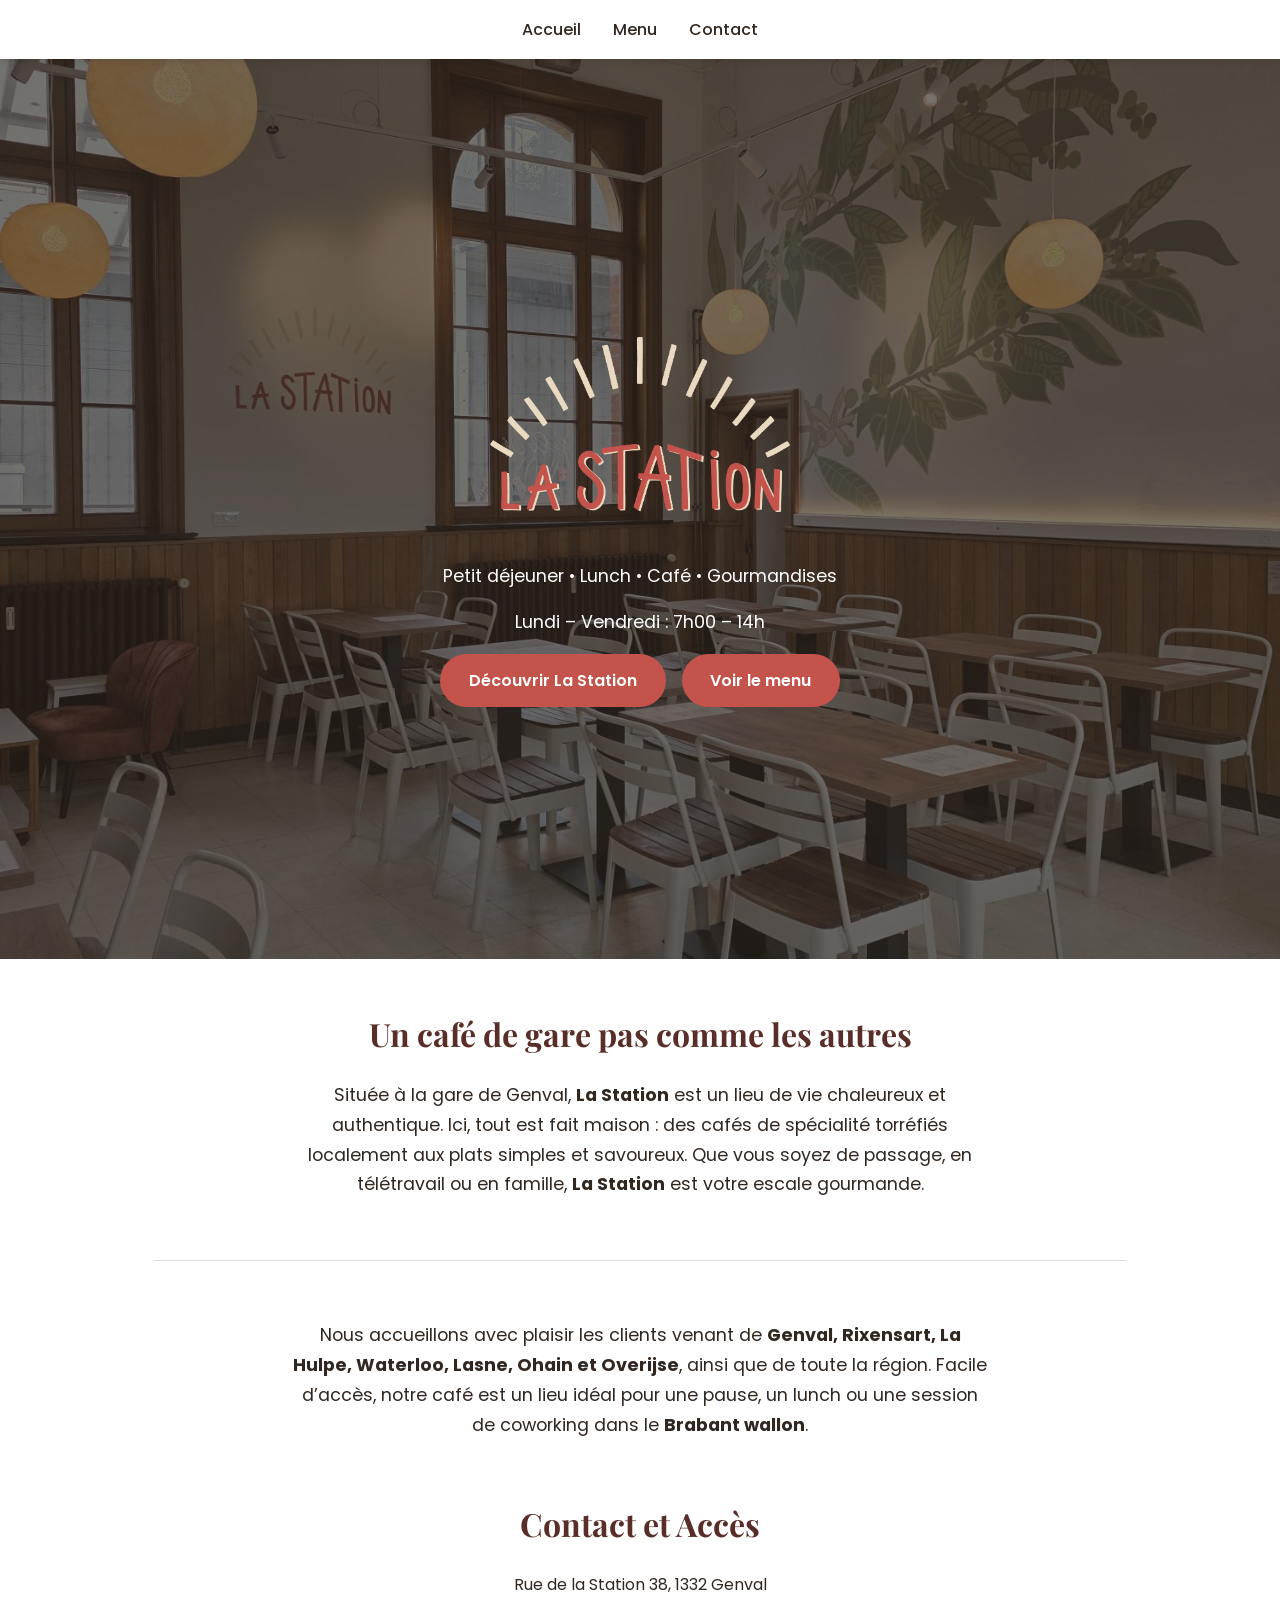
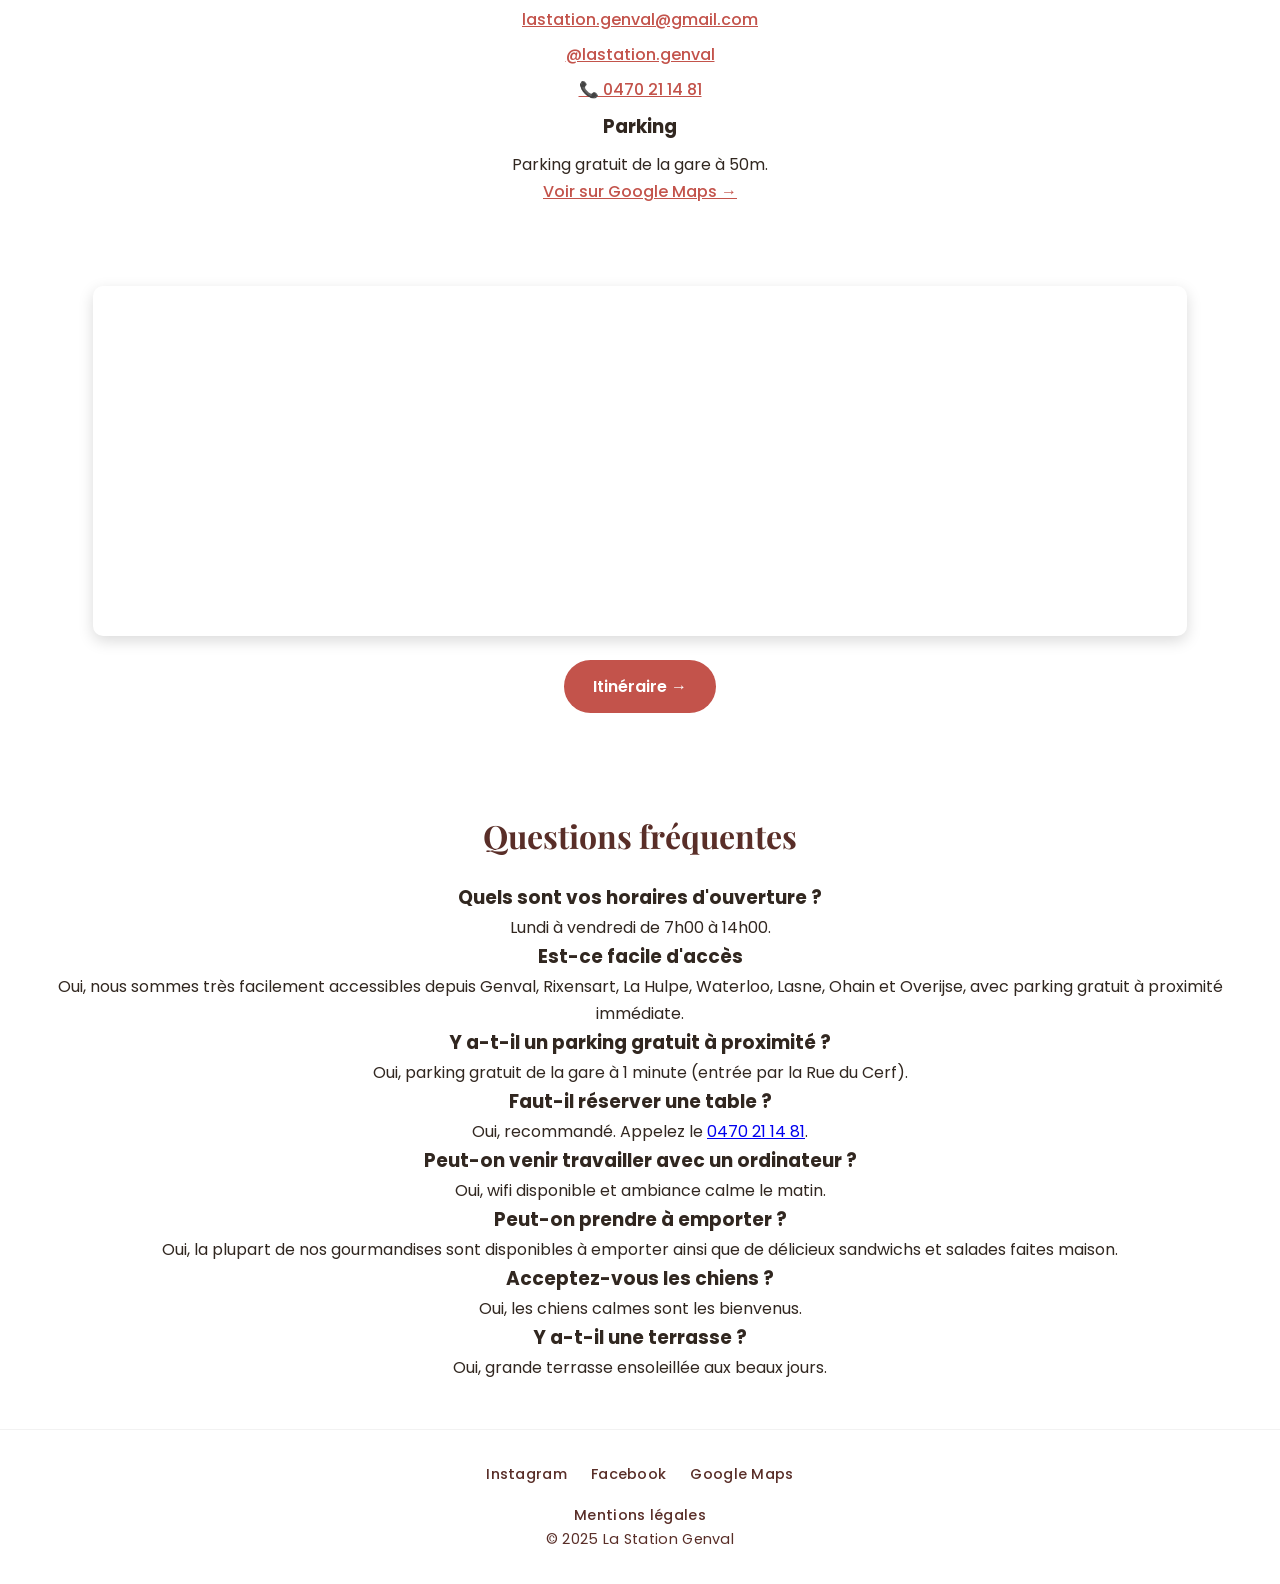
==== commit 599a544a: "Add summer closure popup on homepage Display a closable modal announcing the café is closed until Au" ====
--- a/index.html
+++ b/index.html
@@ -113,6 +113,23 @@
 
 <body>
 
+  <!-- POPUP FERMETURE ESTIVALE -->
+  <div id="summer-popup" class="summer-popup" role="dialog" aria-modal="true" aria-labelledby="summer-popup-title" hidden>
+    <div class="summer-popup-backdrop" data-close-popup></div>
+    <div class="summer-popup-dialog">
+      <button type="button" class="summer-popup-close" aria-label="Fermer" data-close-popup>&times;</button>
+      <div class="summer-popup-sun" aria-hidden="true">☀️</div>
+      <h2 id="summer-popup-title" class="summer-popup-title">Petite pause estivale !</h2>
+      <p class="summer-popup-text">
+        Nous sommes fermés jusqu’au <strong>23 août inclus</strong>.
+      </p>
+      <p class="summer-popup-text summer-popup-text-accent">
+        On a hâte de vous retrouver dès le <strong>24 août</strong> 💛
+      </p>
+      <button type="button" class="btn summer-popup-btn" data-close-popup>Compris, à bientôt !</button>
+    </div>
+  </div>
+
   <!-- HEADER -->
   <header class="main-header">
     <nav class="navbar">
@@ -245,5 +262,47 @@
     </p>
   </footer>
 
+  <script>
+    (function () {
+      var STORAGE_KEY = "summer-closure-dismissed-2026";
+      var popup = document.getElementById("summer-popup");
+      if (!popup) return;
+
+      // Ne plus afficher après le 24 août 2026
+      var reopenDate = new Date(2026, 7, 24); // mois 0-indexé
+      if (new Date() >= reopenDate) return;
+
+      if (localStorage.getItem(STORAGE_KEY)) return;
+
+      function openPopup() {
+        popup.hidden = false;
+        document.body.classList.add("summer-popup-open");
+        var closeBtn = popup.querySelector(".summer-popup-close");
+        if (closeBtn) closeBtn.focus();
+      }
+
+      function closePopup() {
+        popup.classList.add("is-closing");
+        setTimeout(function () {
+          popup.hidden = true;
+          popup.classList.remove("is-closing");
+          document.body.classList.remove("summer-popup-open");
+          localStorage.setItem(STORAGE_KEY, "1");
+        }, 220);
+      }
+
+      popup.querySelectorAll("[data-close-popup]").forEach(function (el) {
+        el.addEventListener("click", closePopup);
+      });
+
+      document.addEventListener("keydown", function (e) {
+        if (e.key === "Escape" && !popup.hidden) closePopup();
+      });
+
+      // Petite pause pour laisser la page se charger
+      setTimeout(openPopup, 400);
+    })();
+  </script>
+
 </body>
 </html>
--- a/style.css
+++ b/style.css
@@ -209,51 +209,6 @@
   border-top: 1px solid rgba(0,0,0,0.15);
 }
 
-.faq {
-  max-width: 800px;
-  margin: 60px auto;
-  padding: 0 20px;
-}
-
-.faq-item {
-  border-bottom: 1px solid #ddd;
-}
-
-.faq-question {
-  width: 100%;
-  background: none;
-  border: none;
-  padding: 18px 0;
-  font-size: 18px;
-  text-align: left;
-  cursor: pointer;
-  display: flex;
-  justify-content: space-between;
-  align-items: center;
-}
-
-.faq-question:hover {
-  opacity: 0.7;
-}
-
-.arrow {
-  transition: transform 0.3s ease;
-}
-
-.faq-item.active .arrow {
-  transform: rotate(180deg);
-}
-
-.faq-answer {
-  max-height: 0;
-  overflow: hidden;
-  transition: max-height 0.3s ease;
-}
-
-.faq-answer p {
-  margin-bottom: 20px;
-}
-
 /* CONTACT */
 .contact p {
   margin: 0.5rem 0;
@@ -459,6 +414,162 @@
   }
 }
 
+/* --- POPUP FERMETURE ESTIVALE --- */
+body.summer-popup-open {
+  overflow: hidden;
+}
+
+.summer-popup {
+  position: fixed;
+  inset: 0;
+  z-index: 2000;
+  display: flex;
+  align-items: center;
+  justify-content: center;
+  padding: 1.5rem;
+}
+
+.summer-popup[hidden] {
+  display: none;
+}
+
+.summer-popup-backdrop {
+  position: absolute;
+  inset: 0;
+  background: rgba(49, 39, 32, 0.55);
+  backdrop-filter: blur(3px);
+  animation: summerFadeIn 0.35s ease;
+}
+
+.summer-popup-dialog {
+  position: relative;
+  z-index: 1;
+  width: 100%;
+  max-width: 420px;
+  background: linear-gradient(165deg, #fffdf8 0%, var(--beige) 100%);
+  color: var(--brun-profond);
+  border-radius: 18px;
+  padding: 2.4rem 2rem 2rem;
+  text-align: center;
+  box-shadow: 0 18px 40px rgba(49, 39, 32, 0.28);
+  border: 1px solid rgba(89, 46, 40, 0.12);
+  animation: summerSlideIn 0.4s ease;
+}
+
+.summer-popup.is-closing .summer-popup-backdrop {
+  animation: summerFadeOut 0.22s ease forwards;
+}
+
+.summer-popup.is-closing .summer-popup-dialog {
+  animation: summerSlideOut 0.22s ease forwards;
+}
+
+.summer-popup-close {
+  position: absolute;
+  top: 0.7rem;
+  right: 0.9rem;
+  width: 2.2rem;
+  height: 2.2rem;
+  border: none;
+  background: transparent;
+  color: var(--brun-cafe);
+  font-size: 1.8rem;
+  line-height: 1;
+  cursor: pointer;
+  border-radius: 50%;
+  transition: color 0.2s ease, background-color 0.2s ease;
+}
+
+.summer-popup-close:hover,
+.summer-popup-close:focus {
+  color: var(--rouge-brique);
+  background-color: rgba(195, 83, 75, 0.1);
+  outline: none;
+}
+
+.summer-popup-sun {
+  font-size: 2.4rem;
+  margin-bottom: 0.6rem;
+  line-height: 1;
+  animation: summerGlow 2.4s ease-in-out infinite;
+}
+
+.summer-popup-title {
+  font-family: "Playfair Display", serif;
+  font-size: 1.7rem;
+  color: var(--brun-cafe);
+  margin-bottom: 1rem;
+  line-height: 1.3;
+}
+
+.summer-popup-text {
+  font-size: 1.05rem;
+  margin-bottom: 0.7rem;
+  color: var(--brun-profond);
+}
+
+.summer-popup-text-accent {
+  margin-bottom: 1.6rem;
+  color: var(--brun-cafe);
+}
+
+.summer-popup-btn {
+  border: none;
+  cursor: pointer;
+  font-family: inherit;
+}
+
+@keyframes summerFadeIn {
+  from { opacity: 0; }
+  to { opacity: 1; }
+}
+
+@keyframes summerFadeOut {
+  from { opacity: 1; }
+  to { opacity: 0; }
+}
+
+@keyframes summerSlideIn {
+  from {
+    opacity: 0;
+    transform: translateY(18px) scale(0.96);
+  }
+  to {
+    opacity: 1;
+    transform: translateY(0) scale(1);
+  }
+}
+
+@keyframes summerSlideOut {
+  from {
+    opacity: 1;
+    transform: translateY(0) scale(1);
+  }
+  to {
+    opacity: 0;
+    transform: translateY(10px) scale(0.97);
+  }
+}
+
+@keyframes summerGlow {
+  0%, 100% { transform: scale(1); }
+  50% { transform: scale(1.08); }
+}
+
+@media (max-width: 480px) {
+  .summer-popup-dialog {
+    padding: 2.2rem 1.4rem 1.7rem;
+  }
+
+  .summer-popup-title {
+    font-size: 1.45rem;
+  }
+
+  .summer-popup-text {
+    font-size: 1rem;
+  }
+}
+
 /* RESPONSIVE */
 @media (max-width: 768px) {
   .hero h1 {
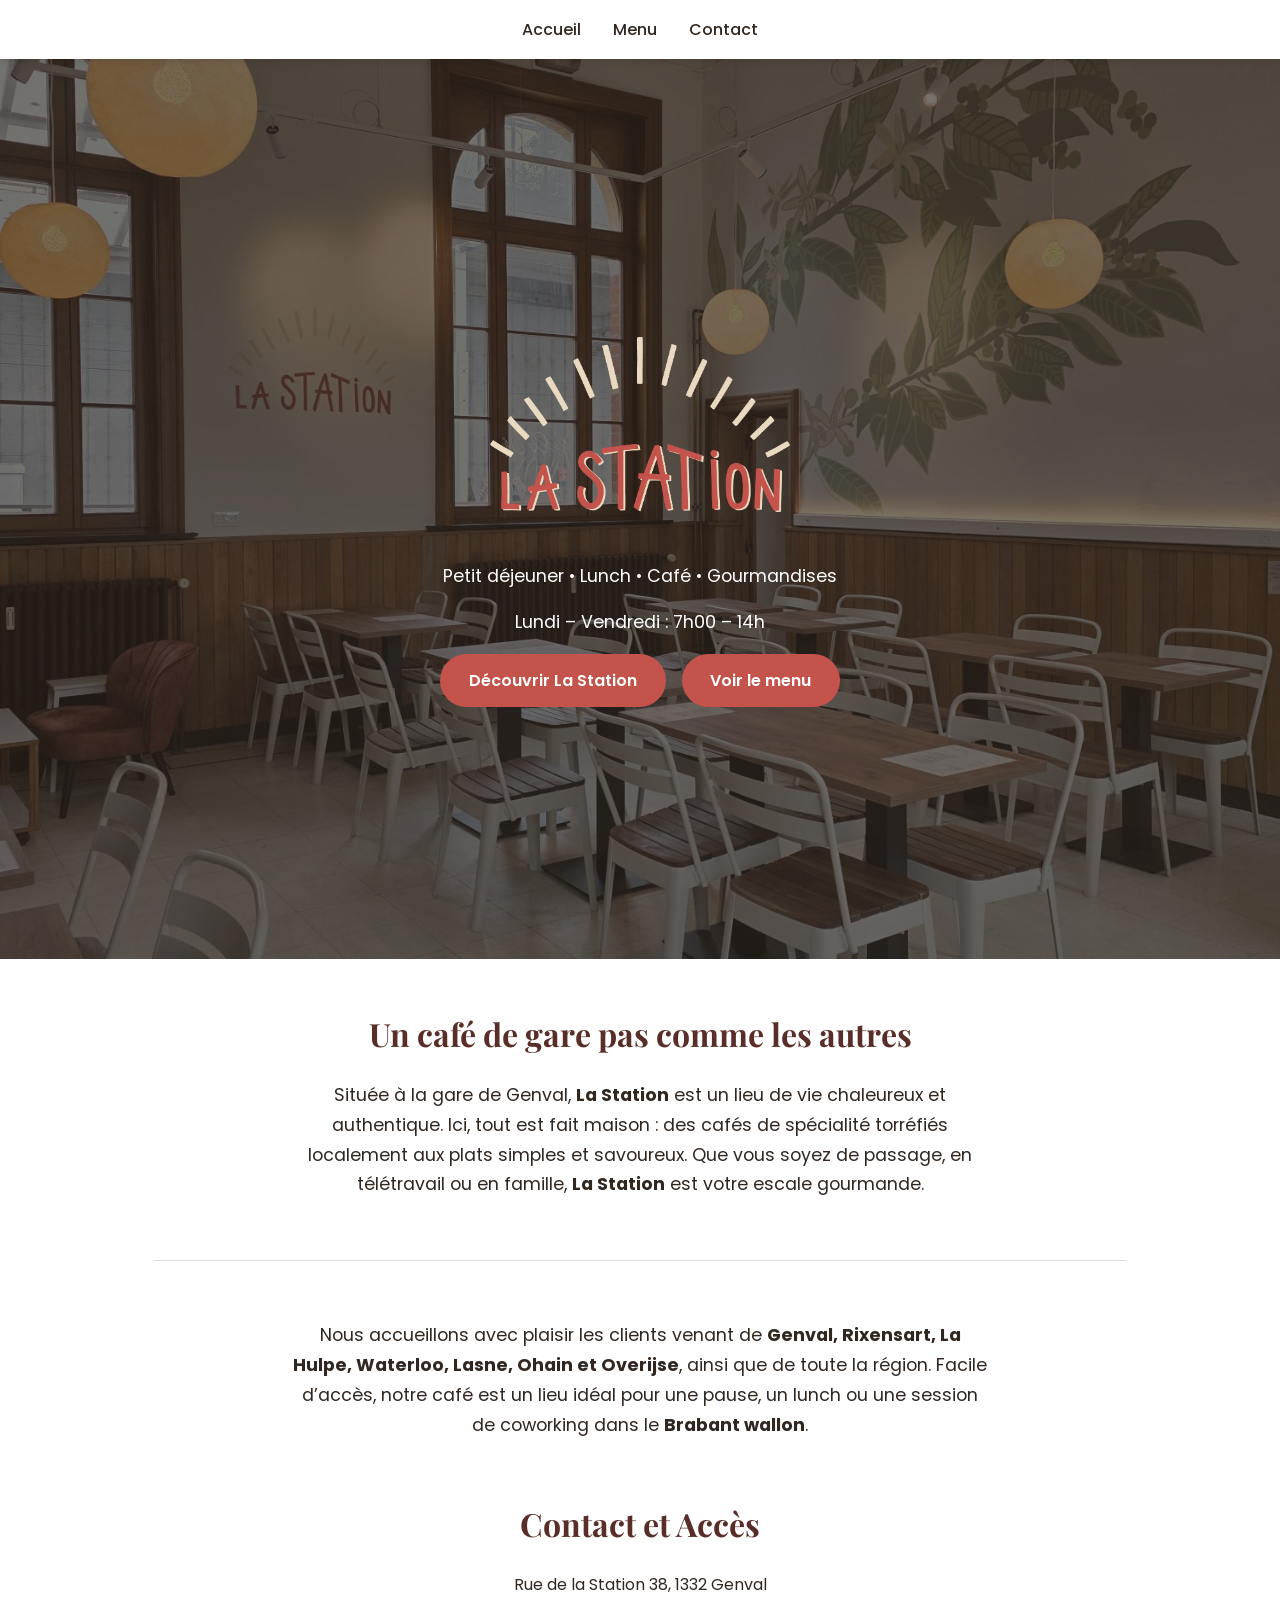
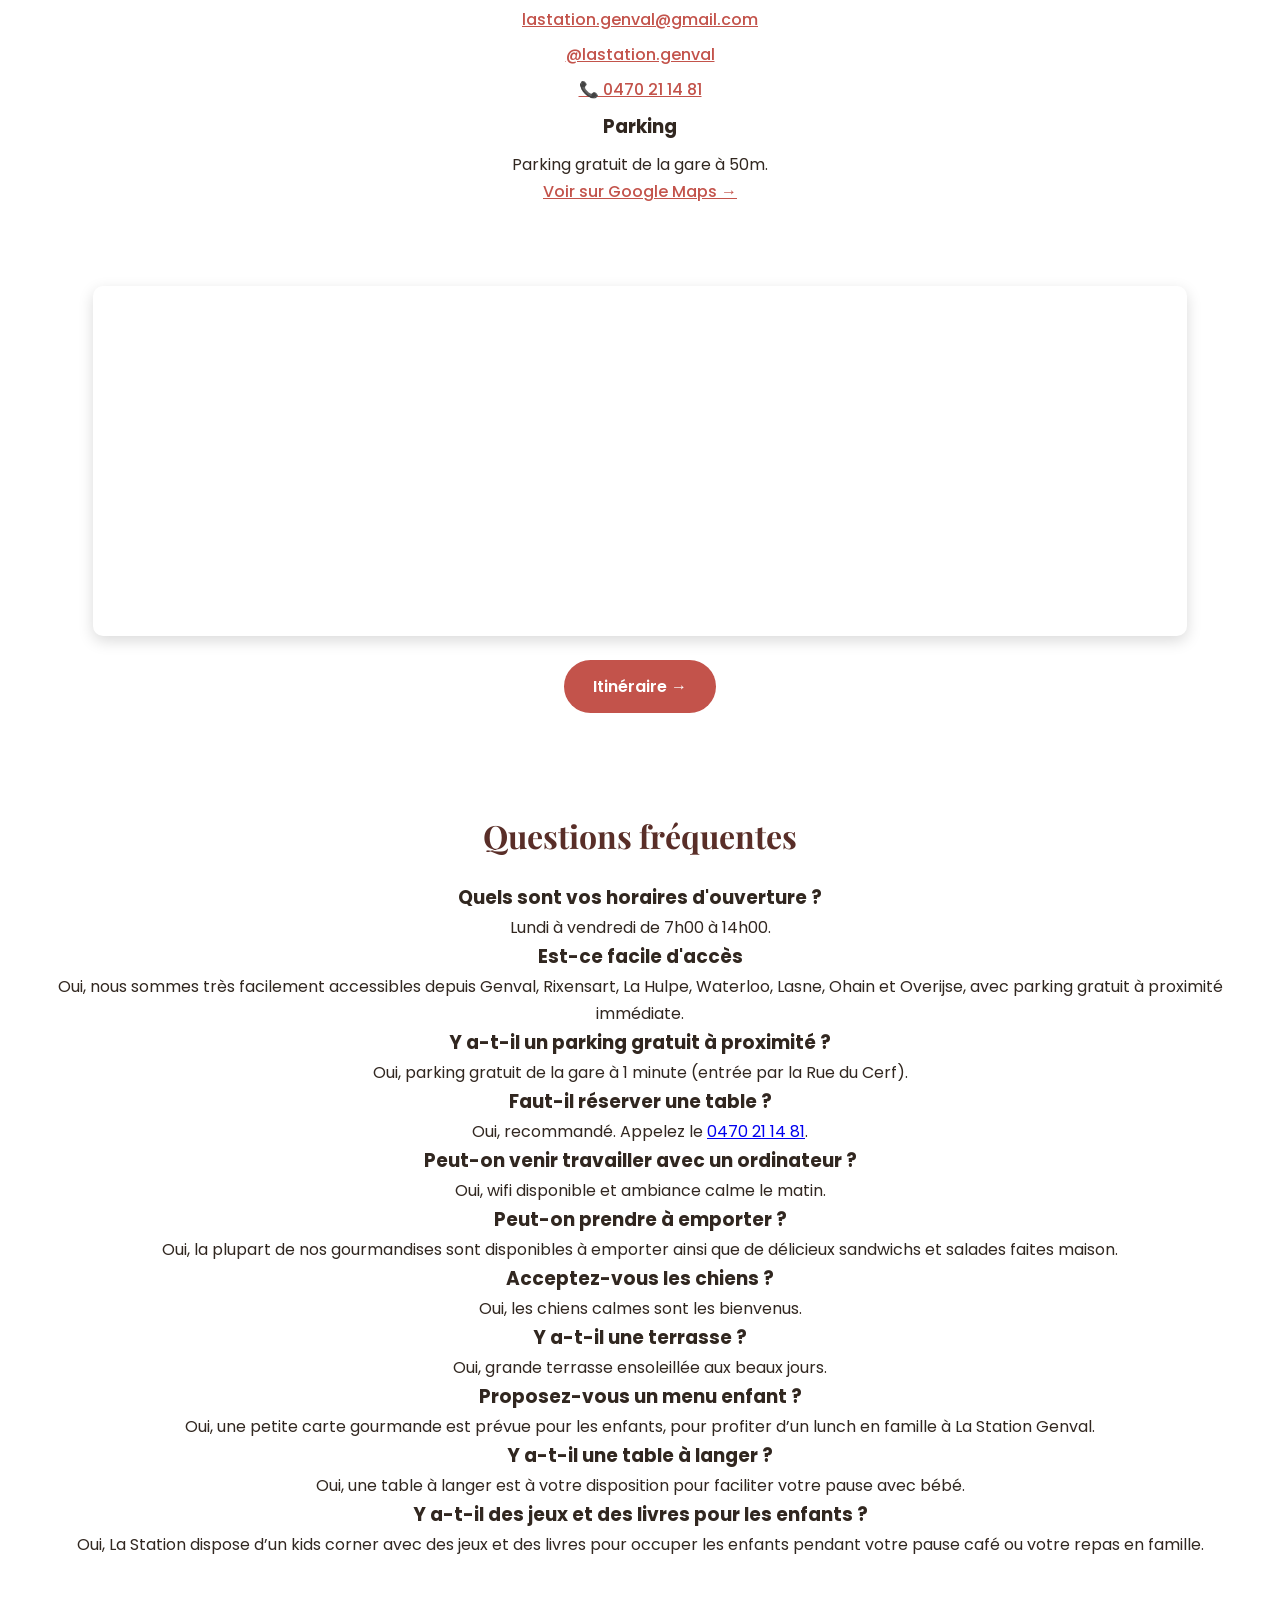
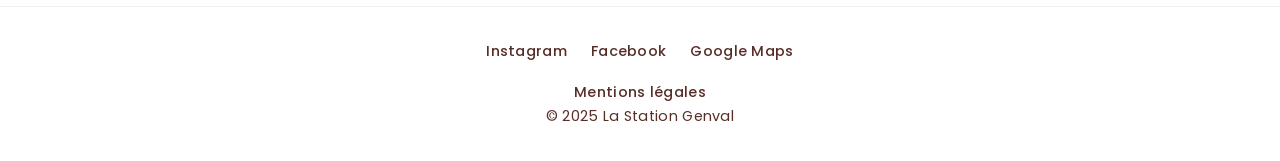
==== commit 35081c4a: "Add approved family FAQ entries and matching structured data" ====
--- a/index.html
+++ b/index.html
@@ -1,6 +1,7 @@
 <!DOCTYPE html>
 <html lang="fr">
 <head>
+  <link rel="canonical" href="https://lastation-genval.be/" />
   <meta name="google-site-verification" content="Gv_RcJUkGqfjBOOxvQvGGndXgZ2HzYf5Z_ryDSgcIEk" />
   <meta charset="UTF-8" />
   <meta name="viewport" content="width=device-width, initial-scale=1.0" />
@@ -12,8 +13,8 @@
   <!-- Open Graph -->
   <meta property="og:title" content="La Station Genval – Café & Petite Restauration" />
   <meta property="og:description" content="Café convivial à Genval : brunchs, télétravail, produits locaux et ambiance chaleureuse." />
-  <meta property="og:image" content="https://github.com/Gustomucho/lastation-genval/blob/main/images/photo1.jpg?raw=true" />
-  <meta property="og:url" content="https://github.com/Gustomucho/lastation-genval" />
+  <meta property="og:image" content="https://lastation-genval.be/images/photo1.jpg" />
+  <meta property="og:url" content="https://lastation-genval.be/" />
   <meta property="og:type" content="website" />
 
   <!-- Favicon -->
@@ -24,31 +25,75 @@
   <link rel="stylesheet" href="style.css" />
   <link href="https://fonts.googleapis.com/css2?family=Playfair+Display:wght@400;600&family=Poppins:wght@300;400;500;600&display=swap" rel="stylesheet">
 
-  <!-- SCHEMA LOCAL BUSINESS -->
-  <script type="application/ld+json">
-  {
-    "@context": "https://schema.org",
-    "@type": "CafeOrCoffeeShop",
-    "name": "La Station Genval",
-    "image": "https://github.com/Gustomucho/lastation-genval/blob/main/images/photo1.jpg?raw=true",
-    "address": {
-      "@type": "PostalAddress",
-      "streetAddress": "Rue de la Station 38",
-      "addressLocality": "Genval",
-      "postalCode": "1332",
-      "addressCountry": "BE"
+  <!-- SCHEMA LOCAL BUSINESS : source des outils IA -->
+  <script type="application/ld+json" id="cafe-data">
+{
+  "@context": "https://schema.org",
+  "@type": "CafeOrCoffeeShop",
+  "name": "La Station Genval",
+  "image": "https://lastation-genval.be/images/photo1.jpg",
+  "address": {
+    "@type": "PostalAddress",
+    "streetAddress": "Rue de la Station 38",
+    "addressLocality": "Genval",
+    "postalCode": "1332",
+    "addressCountry": "BE"
+  },
+  "telephone": "+32470211481",
+  "email": "lastation.genval@gmail.com",
+  "url": "https://lastation-genval.be/",
+  "sameAs": [
+    "https://instagram.com/lastation.genval",
+    "https://www.facebook.com/profile.php?id=61577733796335",
+    "https://maps.app.goo.gl/yA7gUDZw3Ps3B1wK8"
+  ],
+  "openingHours": "Mo-Fr 07:00-14:00",
+  "servesCuisine": "Petit déjeuner, Lunch, Café, Gourmandises",
+  "@id": "https://lastation-genval.be/#cafe",
+  "description": "Café et petite restauration dans la gare de Genval : petit déjeuner, lunch, café et gourmandises.",
+  "hasMenu": "https://lastation-genval.be/menu.html",
+  "openingHoursSpecification": [
+    {
+      "@type": "OpeningHoursSpecification",
+      "dayOfWeek": [
+        "Monday",
+        "Tuesday",
+        "Wednesday",
+        "Thursday",
+        "Friday"
+      ],
+      "opens": "07:00",
+      "closes": "14:00"
+    }
+  ],
+  "amenityFeature": [
+    {
+      "@type": "LocationFeatureSpecification",
+      "name": "Wifi",
+      "value": true
     },
-    "telephone": "+32470211481",
-    "email": "lastation.genval@gmail.com",
-    "url": "https://github.com/Gustomucho/lastation-genval",
-    "sameAs": [
-      "https://instagram.com/lastation.genval",
-      "https://www.facebook.com/profile.php?id=61577733796335",
-      "https://maps.app.goo.gl/yA7gUDZw3Ps3B1wK8"
-    ],
-    "openingHours": "Mo-Fr 07:00-14:00",
-    "servesCuisine": "Petit déjeuner, Lunch, Café, Gourmandises"
-  }
+    {
+      "@type": "LocationFeatureSpecification",
+      "name": "Télétravail le matin",
+      "value": true
+    },
+    {
+      "@type": "LocationFeatureSpecification",
+      "name": "Vente à emporter",
+      "value": true
+    },
+    {
+      "@type": "LocationFeatureSpecification",
+      "name": "Terrasse aux beaux jours",
+      "value": true
+    },
+    {
+      "@type": "LocationFeatureSpecification",
+      "name": "Chiens calmes acceptés",
+      "value": true
+    }
+  ]
+}
   </script>
 
   <!-- SCHEMA FAQ -->
@@ -104,31 +149,40 @@
           "@type": "Answer",
           "text": "Oui, la plupart de nos gourmandises sont disponibles à emporter ainsi que de délicieux sandwichs et salades faites maison."
         }
+      },
+      {
+        "@type": "Question",
+        "name": "Proposez-vous un menu enfant ?",
+        "acceptedAnswer": {
+          "@type": "Answer",
+          "text": "Oui, une petite carte gourmande est prévue pour les enfants, pour profiter d’un lunch en famille à La Station Genval."
+        }
+      },
+      {
+        "@type": "Question",
+        "name": "Y a-t-il une table à langer ?",
+        "acceptedAnswer": {
+          "@type": "Answer",
+          "text": "Oui, une table à langer est à votre disposition pour faciliter votre pause avec bébé."
+        }
+      },
+      {
+        "@type": "Question",
+        "name": "Y a-t-il des jeux et des livres pour les enfants ?",
+        "acceptedAnswer": {
+          "@type": "Answer",
+          "text": "Oui, La Station dispose d’un kids corner avec des jeux et des livres pour occuper les enfants pendant votre pause café ou votre repas en famille."
+        }
       }
     ]
   }
   </script>
 
+  <link rel="alternate" type="application/json" href="menu.json" title="Carte de La Station — données" />
+  <script src="agent-tools.js" defer></script>
 </head>
 
 <body>
-
-  <!-- POPUP FERMETURE ESTIVALE -->
-  <div id="summer-popup" class="summer-popup" role="dialog" aria-modal="true" aria-labelledby="summer-popup-title" hidden>
-    <div class="summer-popup-backdrop" data-close-popup></div>
-    <div class="summer-popup-dialog">
-      <button type="button" class="summer-popup-close" aria-label="Fermer" data-close-popup>&times;</button>
-      <div class="summer-popup-sun" aria-hidden="true">☀️</div>
-      <h2 id="summer-popup-title" class="summer-popup-title">Petite pause estivale !</h2>
-      <p class="summer-popup-text">
-        Nous sommes fermés jusqu’au <strong>23 août inclus</strong>.
-      </p>
-      <p class="summer-popup-text summer-popup-text-accent">
-        On a hâte de vous retrouver dès le <strong>24 août</strong> 💛
-      </p>
-      <button type="button" class="btn summer-popup-btn" data-close-popup>Compris, à bientôt !</button>
-    </div>
-  </div>
 
   <!-- HEADER -->
   <header class="main-header">
@@ -247,6 +301,21 @@
       <h3>Y a-t-il une terrasse ?</h3>
       <p>Oui, grande terrasse ensoleillée aux beaux jours.</p>
     </div>
+    <div class="faq-item">
+      <h3>Proposez-vous un menu enfant ?</h3>
+      <p>Oui, une petite carte gourmande est prévue pour les enfants, pour profiter d’un lunch en famille à La Station Genval.</p>
+    </div>
+
+    <div class="faq-item">
+      <h3>Y a-t-il une table à langer ?</h3>
+      <p>Oui, une table à langer est à votre disposition pour faciliter votre pause avec bébé.</p>
+    </div>
+
+    <div class="faq-item">
+      <h3>Y a-t-il des jeux et des livres pour les enfants ?</h3>
+      <p>Oui, La Station dispose d’un kids corner avec des jeux et des livres pour occuper les enfants pendant votre pause café ou votre repas en famille.</p>
+    </div>
+
   </section>
 
   <!-- FOOTER -->
@@ -262,47 +331,6 @@
     </p>
   </footer>
 
-  <script>
-    (function () {
-      var STORAGE_KEY = "summer-closure-dismissed-2026";
-      var popup = document.getElementById("summer-popup");
-      if (!popup) return;
-
-      // Ne plus afficher après le 24 août 2026
-      var reopenDate = new Date(2026, 7, 24); // mois 0-indexé
-      if (new Date() >= reopenDate) return;
-
-      if (localStorage.getItem(STORAGE_KEY)) return;
-
-      function openPopup() {
-        popup.hidden = false;
-        document.body.classList.add("summer-popup-open");
-        var closeBtn = popup.querySelector(".summer-popup-close");
-        if (closeBtn) closeBtn.focus();
-      }
-
-      function closePopup() {
-        popup.classList.add("is-closing");
-        setTimeout(function () {
-          popup.hidden = true;
-          popup.classList.remove("is-closing");
-          document.body.classList.remove("summer-popup-open");
-          localStorage.setItem(STORAGE_KEY, "1");
-        }, 220);
-      }
-
-      popup.querySelectorAll("[data-close-popup]").forEach(function (el) {
-        el.addEventListener("click", closePopup);
-      });
-
-      document.addEventListener("keydown", function (e) {
-        if (e.key === "Escape" && !popup.hidden) closePopup();
-      });
-
-      // Petite pause pour laisser la page se charger
-      setTimeout(openPopup, 400);
-    })();
-  </script>
 
 </body>
 </html>
--- a/style.css
+++ b/style.css
@@ -414,7 +414,13 @@
   }
 }
 
-/* --- POPUP FERMETURE ESTIVALE --- */
+/*
+  --- POPUP DE FERMETURE (vacances) ---
+  Styles de la fenêtre affichée sur la page d'accueil.
+  En général, tu n'as PAS besoin de modifier ce fichier pour
+  réactiver le popup : change seulement le texte et les dates
+  dans index.html (voir aussi README.md).
+*/
 body.summer-popup-open {
   overflow: hidden;
 }
